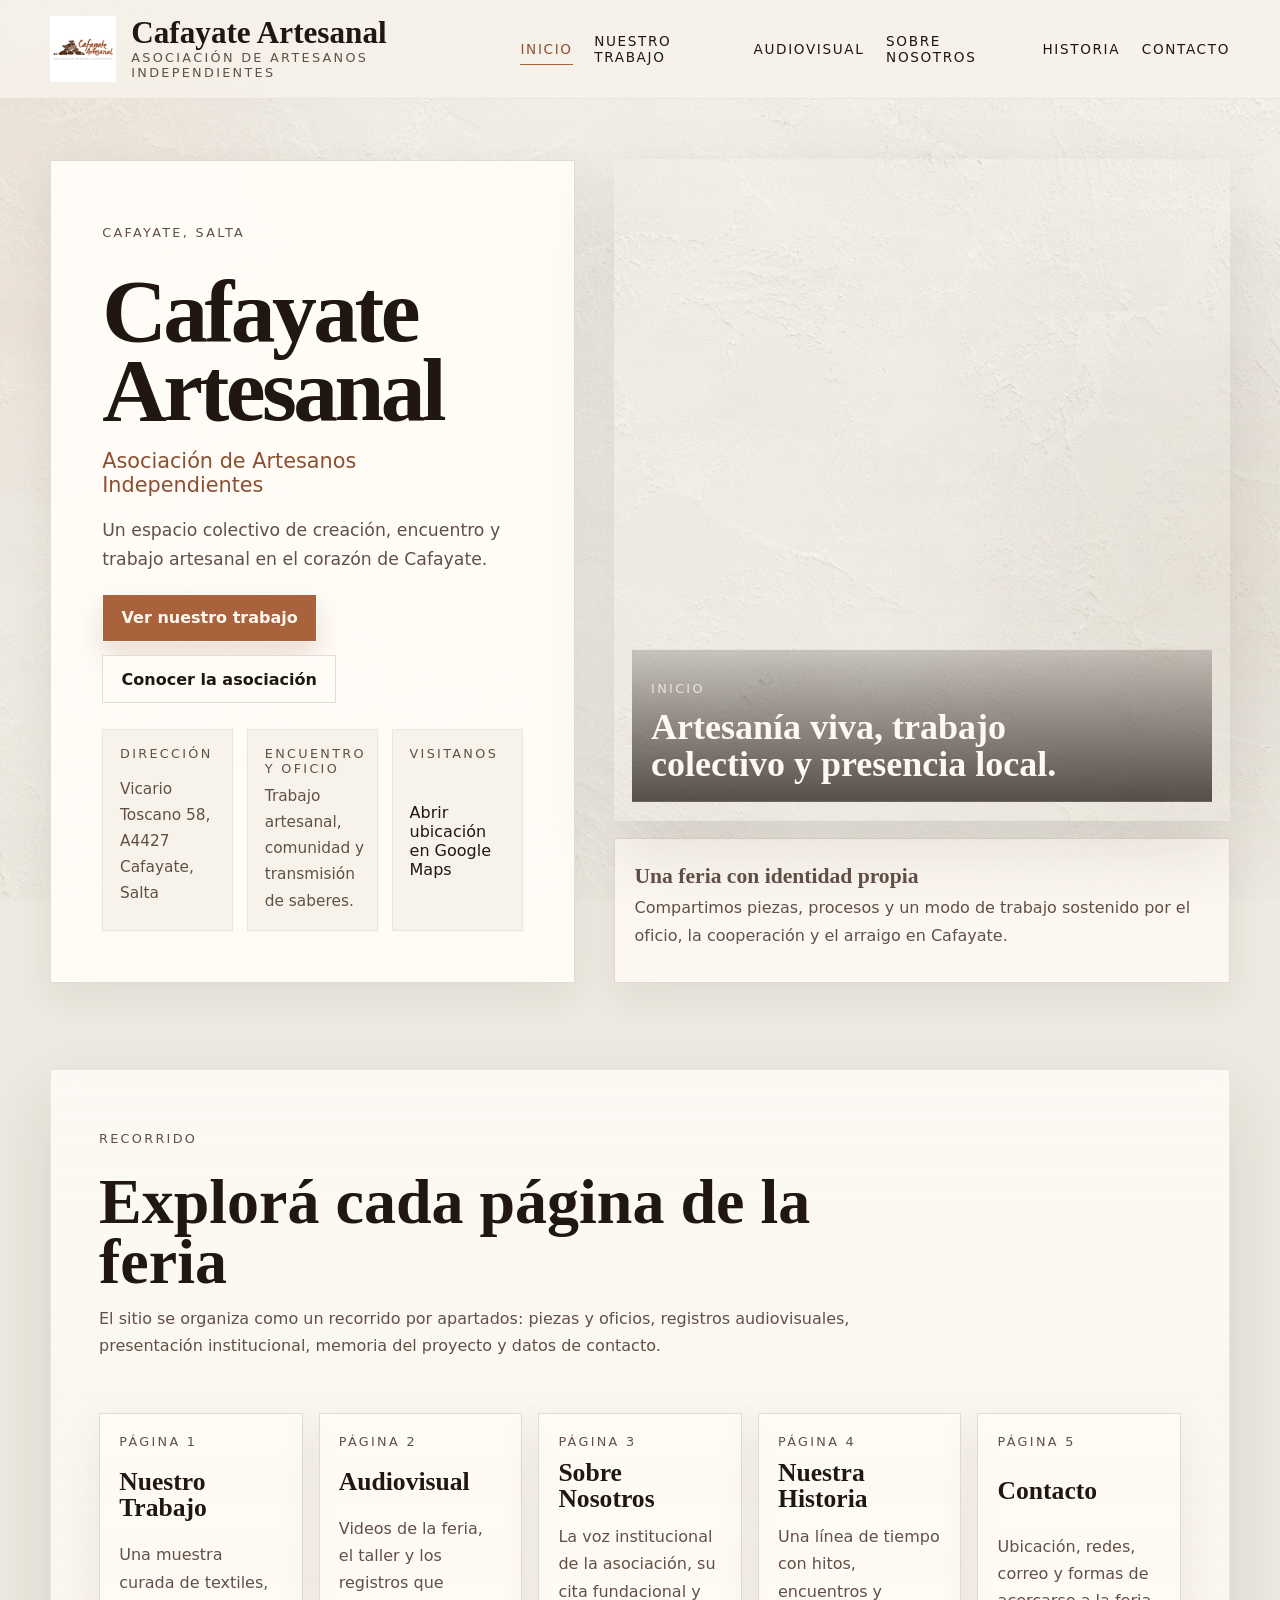
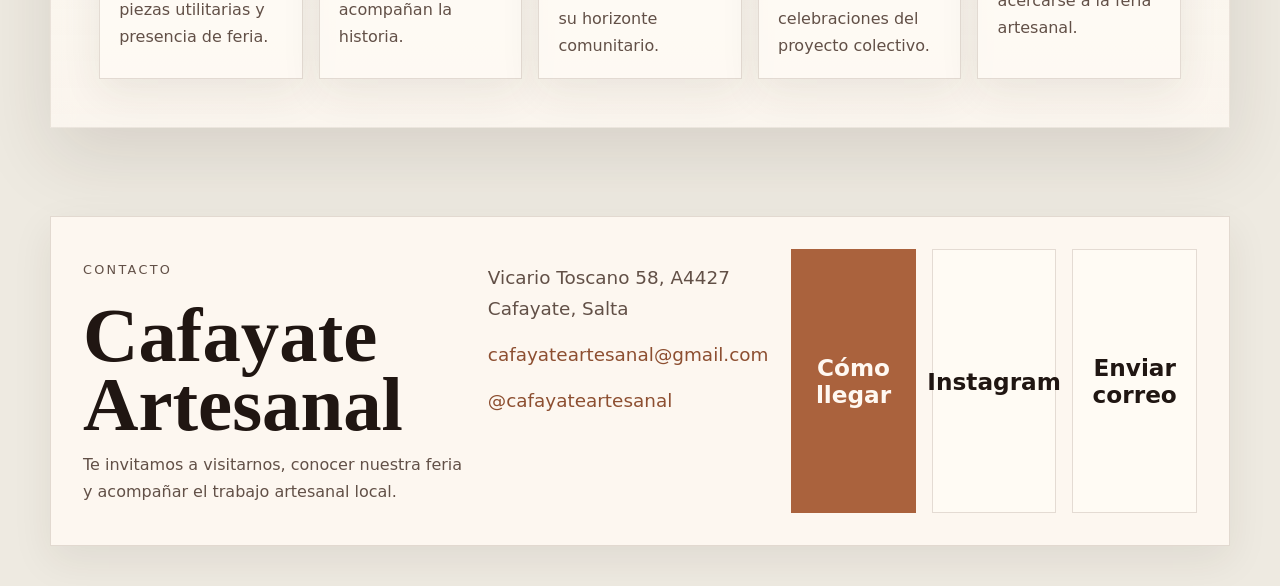
==== index.html @ 1ee53c63 "Convert Cafayate site to multi-page layout" ====
<!DOCTYPE html>
<html lang="es">
  <head>
    <meta charset="UTF-8" />
    <meta name="viewport" content="width=device-width, initial-scale=1.0" />
    <title>Cafayate Artesanal | Inicio</title>
    <meta
      name="description"
      content="Sitio institucional de Cafayate Artesanal, Asociación de Artesanos Independientes de Cafayate, Salta."
    />
    <link rel="stylesheet" href="styles.css" />
  </head>
  <body class="page-textured">
    <a class="skip-link" href="#contenido">Saltar al contenido</a>

    <div class="page-glow page-glow-left" aria-hidden="true"></div>
    <div class="page-glow page-glow-right" aria-hidden="true"></div>

    <header class="site-header" id="top">
      <div class="container header-inner">
        <a class="brand" href="index.html" aria-label="Ir al inicio de Cafayate Artesanal">
          <img
            class="brand-logo"
            src="Selecciones/Logo.jpg"
            alt="Logo de Cafayate Artesanal"
            width="360"
            height="360"
          />
          <div class="brand-copy">
            <span class="brand-name">Cafayate Artesanal</span>
            <span class="brand-subtitle">Asociación de Artesanos Independientes</span>
          </div>
        </a>

        <button
          class="menu-toggle"
          type="button"
          aria-expanded="false"
          aria-controls="site-nav"
          aria-label="Abrir menú de navegación"
        >
          <span></span>
          <span></span>
        </button>

        <nav class="site-nav" id="site-nav" aria-label="Navegación principal">
          <a href="index.html">Inicio</a>
          <a href="trabajo.html">Nuestro Trabajo</a>
          <a href="audiovisual.html">Audiovisual</a>
          <a href="sobre.html">Sobre Nosotros</a>
          <a href="historia.html">Historia</a>
          <a href="contacto.html">Contacto</a>
        </nav>
      </div>
    </header>

    <main id="contenido" class="site-main">
      <section class="section">
        <div class="container hero-layout">
          <div class="hero-copy reveal">
            <p class="eyebrow">Cafayate, Salta</p>
            <h1>Cafayate Artesanal</h1>
            <p class="hero-subtitle">Asociación de Artesanos Independientes</p>
            <p class="hero-lead">
              Un espacio colectivo de creación, encuentro y trabajo artesanal en el
              corazón de Cafayate.
            </p>

            <div class="hero-actions">
              <a class="button button-primary" href="trabajo.html">Ver nuestro trabajo</a>
              <a class="button button-secondary" href="sobre.html">
                Conocer la asociación
              </a>
            </div>

            <div class="hero-details" aria-label="Datos principales">
              <div class="detail-card">
                <span class="detail-label">Dirección</span>
                <p>Vicario Toscano 58, A4427 Cafayate, Salta</p>
              </div>
              <div class="detail-card">
                <span class="detail-label">Encuentro y oficio</span>
                <p>Trabajo artesanal, comunidad y transmisión de saberes.</p>
              </div>
              <div class="detail-card">
                <span class="detail-label">Visitanos</span>
                <a
                  class="inline-link"
                  href="https://maps.app.goo.gl/rRPGDSfmMCezSJ6JA"
                  target="_blank"
                  rel="noreferrer"
                >
                  Abrir ubicación en Google Maps
                </a>
              </div>
            </div>
          </div>

          <div class="hero-visual reveal">
            <div class="hero-video-card" data-parallax>
              <video
                class="hero-video"
                autoplay
                muted
                loop
                playsinline
                preload="metadata"
                aria-label="Video principal de la feria artesanal"
              >
                <source src="Selecciones/video1.MP4" type="video/mp4" />
              </video>
              <div class="hero-overlay">
                <p class="eyebrow">Inicio</p>
                <p class="hero-overlay-text">
                  Artesanía viva, trabajo colectivo y presencia local.
                </p>
              </div>
            </div>

            <aside class="hero-aside">
              <p class="hero-aside-title">Una feria con identidad propia</p>
              <p>
                Compartimos piezas, procesos y un modo de trabajo sostenido por el
                oficio, la cooperación y el arraigo en Cafayate.
              </p>
            </aside>
          </div>
        </div>
      </section>

      <section class="section">
        <div class="container">
          <div class="section-shell">
            <div class="section-heading reveal">
              <p class="eyebrow">Recorrido</p>
              <h2>Explorá cada página de la feria</h2>
              <p class="section-intro">
                El sitio se organiza como un recorrido por apartados: piezas y oficios,
                registros audiovisuales, presentación institucional, memoria del proyecto
                y datos de contacto.
              </p>
            </div>

            <div class="page-link-grid">
              <a class="page-link-card reveal" href="trabajo.html">
                <span class="eyebrow">Página 1</span>
                <h3>Nuestro Trabajo</h3>
                <p>Una muestra curada de textiles, piezas utilitarias y presencia de feria.</p>
              </a>

              <a class="page-link-card reveal" href="audiovisual.html">
                <span class="eyebrow">Página 2</span>
                <h3>Audiovisual</h3>
                <p>Videos de la feria, el taller y los registros que acompañan la historia.</p>
              </a>

              <a class="page-link-card reveal" href="sobre.html">
                <span class="eyebrow">Página 3</span>
                <h3>Sobre Nosotros</h3>
                <p>La voz institucional de la asociación, su cita fundacional y su horizonte comunitario.</p>
              </a>

              <a class="page-link-card reveal" href="historia.html">
                <span class="eyebrow">Página 4</span>
                <h3>Nuestra Historia</h3>
                <p>Una línea de tiempo con hitos, encuentros y celebraciones del proyecto colectivo.</p>
              </a>

              <a class="page-link-card reveal" href="contacto.html">
                <span class="eyebrow">Página 5</span>
                <h3>Contacto</h3>
                <p>Ubicación, redes, correo y formas de acercarse a la feria artesanal.</p>
              </a>
            </div>
          </div>
        </div>
      </section>
    </main>

    <footer class="site-footer">
      <div class="container footer-shell">
        <div class="footer-copy">
          <p class="eyebrow">Contacto</p>
          <h2 class="footer-title">Cafayate Artesanal</h2>
          <p class="footer-text">
            Te invitamos a visitarnos, conocer nuestra feria y acompañar el trabajo
            artesanal local.
          </p>
        </div>

        <div class="footer-contact">
          <p>Vicario Toscano 58, A4427 Cafayate, Salta</p>
          <a href="mailto:cafayateartesanal@gmail.com">cafayateartesanal@gmail.com</a>
          <a
            href="https://www.instagram.com/cafayateartesanal/"
            target="_blank"
            rel="noreferrer"
          >
            @cafayateartesanal
          </a>
        </div>

        <div class="footer-action-grid">
          <a
            class="footer-action footer-action-primary"
            href="https://maps.app.goo.gl/rRPGDSfmMCezSJ6JA"
            target="_blank"
            rel="noreferrer"
          >
            Cómo llegar
          </a>
          <a
            class="footer-action"
            href="https://www.instagram.com/cafayateartesanal/"
            target="_blank"
            rel="noreferrer"
          >
            Instagram
          </a>
          <a class="footer-action" href="mailto:cafayateartesanal@gmail.com">
            Enviar correo
          </a>
        </div>
      </div>
    </footer>

    <script src="script.js"></script>
  </body>
</html>
---- styles.css ----
:root {
  --bg: #f2ede4;
  --bg-soft: #f8f4ec;
  --surface: rgba(255, 251, 245, 0.88);
  --surface-strong: rgba(255, 252, 247, 0.96);
  --surface-dark: rgba(41, 25, 18, 0.72);
  --soma-bg-base: #eeeae1;
  --soma-bg-overlay: rgba(246, 242, 234, 0.42);
  --ink: #201612;
  --muted: #625047;
  --line: rgba(88, 60, 41, 0.16);
  --accent: #aa623d;
  --accent-strong: #8d4f31;
  --accent-soft: #d8b291;
  --shadow: 0 28px 70px rgba(52, 35, 25, 0.12);
  --shadow-soft: 0 14px 38px rgba(52, 35, 25, 0.08);
  --radius: 0;
  --radius-small: 0;
  --max-width: 1180px;
}

*,
*::before,
*::after {
  box-sizing: border-box;
}

html {
  scroll-behavior: smooth;
}

body {
  margin: 0;
  color: var(--ink);
  font-family: system-ui, -apple-system, BlinkMacSystemFont, "Segoe UI", sans-serif;
  background-color: var(--soma-bg-base);
}

body.page-textured {
  position: relative;
  min-height: 100vh;
  isolation: isolate;
}

body.page-textured::before,
body.page-textured::after {
  content: "";
  position: fixed;
  inset: 0;
  pointer-events: none;
}

body.page-textured::before {
  z-index: -3;
  background-color: var(--soma-bg-base);
  background-image: url("public/textures/soma-yeso-texture.webp");
  background-size: cover;
  background-position: center top;
  background-repeat: no-repeat;
}

body.page-textured::after {
  z-index: -2;
  background:
    linear-gradient(180deg, rgba(255, 255, 255, 0.2) 0%, rgba(238, 234, 225, 0.4) 100%),
    var(--soma-bg-overlay);
}

body.nav-open {
  overflow: hidden;
}

img,
video {
  display: block;
  max-width: 100%;
}

img {
  height: auto;
}

a {
  color: inherit;
  text-decoration: none;
}

button {
  font: inherit;
}

button,
a,
input,
textarea,
select {
  -webkit-tap-highlight-color: transparent;
}

:focus-visible {
  outline: 2px solid var(--accent);
  outline-offset: 3px;
}

.skip-link {
  position: absolute;
  top: 0.75rem;
  left: 0.75rem;
  z-index: 100;
  padding: 0.8rem 1rem;
  border-radius: 0;
  background: var(--ink);
  color: #fff8f1;
  transform: translateY(-150%);
  transition: transform 180ms ease;
}

.skip-link:focus-visible {
  transform: translateY(0);
}

.site-main {
  position: relative;
  z-index: 0;
  overflow: clip;
  display: grid;
  gap: clamp(1.5rem, 3vw, 2.75rem);
  padding: clamp(1.2rem, 3vw, 2.3rem) 0 clamp(3rem, 5vw, 4.2rem);
}

section[id] {
  scroll-margin-top: 7rem;
}

.container {
  width: min(calc(100% - 2rem), var(--max-width));
  margin: 0 auto;
}

.page-glow {
  position: fixed;
  width: 26rem;
  height: 26rem;
  border-radius: 0;
  filter: blur(90px);
  pointer-events: none;
  opacity: 0.3;
  z-index: -1;
}

.page-glow-left {
  top: 2%;
  left: -12rem;
  background: rgba(210, 146, 105, 0.3);
}

.page-glow-right {
  right: -10rem;
  bottom: 16%;
  background: rgba(126, 96, 76, 0.22);
}

.site-header {
  position: sticky;
  top: 0;
  z-index: 50;
  background: rgba(248, 243, 235, 0.78);
  backdrop-filter: blur(18px);
  border-bottom: 1px solid rgba(88, 60, 41, 0.08);
  transition: box-shadow 220ms ease, background-color 220ms ease;
}

.site-header.scrolled {
  background: rgba(248, 243, 235, 0.95);
  box-shadow: 0 10px 36px rgba(33, 21, 16, 0.08);
}

.header-inner {
  display: flex;
  align-items: center;
  justify-content: space-between;
  gap: 1.4rem;
  padding: 1rem 0;
}

.brand {
  display: inline-flex;
  align-items: center;
  gap: 0.95rem;
  min-width: 0;
}

.brand-logo {
  width: 66px;
  height: 66px;
  object-fit: contain;
  border-radius: 0;
  background: rgba(255, 255, 255, 0.82);
}

.brand-copy {
  display: grid;
  gap: 0.15rem;
}

.brand-name,
.section-heading h2,
.hero-copy h1,
.panel-header h3,
.timeline h3,
.footer-title {
  font-family: Georgia, "Times New Roman", serif;
}

.brand-name {
  font-size: 1.95rem;
  line-height: 0.98;
  font-weight: 700;
}

.brand-subtitle,
.eyebrow,
.detail-label,
.timeline-label,
.gallery-tag,
.work-toolbar-title {
  color: var(--muted);
  font-size: 0.8rem;
  letter-spacing: 0.18em;
  text-transform: uppercase;
}

.site-nav {
  display: flex;
  align-items: center;
  gap: 1.35rem;
  margin-left: auto;
}

.site-nav a {
  position: relative;
  padding: 0.35rem 0;
  font-size: 0.85rem;
  letter-spacing: 0.12em;
  text-transform: uppercase;
}

.inline-link {
  position: relative;
}

.site-nav a::after,
.inline-link::after {
  content: "";
  position: absolute;
  left: 0;
  bottom: -0.16rem;
  width: 100%;
  height: 1px;
  background: var(--accent);
  transform: scaleX(0);
  transform-origin: left;
  transition: transform 220ms ease;
}

.site-nav a:hover::after,
.site-nav a:focus-visible::after,
.site-nav a.is-active::after,
.inline-link:hover::after,
.inline-link:focus-visible::after {
  transform: scaleX(1);
}

.site-nav a.is-active {
  color: var(--accent-strong);
}

.menu-toggle {
  display: none;
  width: 46px;
  height: 46px;
  padding: 0;
  border: 1px solid rgba(88, 60, 41, 0.12);
  border-radius: 0;
  background: rgba(255, 255, 255, 0.42);
  align-items: center;
  justify-content: center;
  flex-direction: column;
  gap: 0.35rem;
  cursor: pointer;
}

.menu-toggle span {
  width: 18px;
  height: 1.5px;
  background: var(--ink);
  transition: transform 220ms ease, opacity 220ms ease;
}

.menu-toggle[aria-expanded="true"] span:first-child {
  transform: translateY(4px) rotate(45deg);
}

.menu-toggle[aria-expanded="true"] span:last-child {
  transform: translateY(-4px) rotate(-45deg);
}

.section {
  position: relative;
  display: grid;
  align-items: start;
  padding: clamp(1rem, 2vw, 1.5rem) 0;
}

.section::after {
  display: none;
}

.section-shell {
  padding: clamp(2rem, 4vw, 3rem);
  border: 1px solid rgba(88, 60, 41, 0.1);
  border-radius: 0;
  background: linear-gradient(180deg, rgba(255, 252, 247, 0.82), rgba(255, 249, 242, 0.72));
  box-shadow: var(--shadow);
  backdrop-filter: blur(12px);
  display: grid;
  gap: 1rem;
}

.section-heading {
  display: grid;
  gap: 0.8rem;
  max-width: 48rem;
  margin-bottom: clamp(1.8rem, 3vw, 2.8rem);
}

.section-heading h2 {
  margin: 0;
  font-size: clamp(2.5rem, 5vw, 4.6rem);
  line-height: 0.94;
  font-weight: 700;
}

.section-intro,
.hero-lead,
.about-text p,
.quote-source,
.hero-aside p,
.timeline-summary,
.timeline li,
.footer-text,
.footer-contact p,
.footer-contact a,
.note-card p,
.detail-card p,
.gallery-card figcaption span:last-child {
  margin: 0;
  color: var(--muted);
  line-height: 1.7;
  text-align: left;
}

.hero-layout {
  display: grid;
  grid-template-columns: minmax(0, 0.92fr) minmax(320px, 1.08fr);
  gap: clamp(1.6rem, 3vw, 2.75rem);
  align-items: stretch;
}

.hero-copy,
.hero-aside,
.media-panel,
.note-card,
.timeline-block,
.footer-shell,
.gallery-card,
.history-card,
.history-video {
  border: 1px solid var(--line);
  box-shadow: var(--shadow-soft);
}

.hero-copy {
  display: flex;
  flex-direction: column;
  justify-content: center;
  gap: 1.2rem;
  min-height: min(74vh, 680px);
  padding: clamp(2rem, 4vw, 3.8rem);
  border-radius: 0;
  background: var(--surface-strong);
}

.hero-copy h1 {
  margin: 0;
  font-size: clamp(3.3rem, 7vw, 6rem);
  line-height: 0.88;
  letter-spacing: -0.04em;
}

.hero-subtitle {
  margin: 0;
  font-size: clamp(1.05rem, 2vw, 1.3rem);
  color: var(--accent-strong);
}

.hero-lead {
  max-width: 32rem;
  font-size: 1.08rem;
}

.hero-actions,
.footer-actions {
  display: flex;
  flex-wrap: wrap;
  gap: 0.85rem;
}

.button {
  display: inline-flex;
  align-items: center;
  justify-content: center;
  min-height: 3rem;
  padding: 0.8rem 1.15rem;
  border-radius: 0;
  border: 1px solid currentColor;
  font-weight: 700;
  transition:
    transform 180ms ease,
    background-color 180ms ease,
    border-color 180ms ease,
    color 180ms ease,
    box-shadow 180ms ease;
}

.button:hover,
.button:focus-visible {
  transform: translateY(-1px);
}

.button-primary {
  background: var(--accent);
  color: #fff8f1;
  box-shadow: 0 14px 26px rgba(141, 79, 49, 0.18);
}

.button-primary:hover,
.button-primary:focus-visible {
  background: var(--accent-strong);
}

.button-secondary {
  border-color: rgba(88, 60, 41, 0.16);
  background: rgba(255, 252, 247, 0.92);
}

.button-secondary:hover,
.button-secondary:focus-visible {
  border-color: rgba(88, 60, 41, 0.28);
  background: rgba(255, 249, 242, 1);
}

.hero-details {
  display: grid;
  grid-template-columns: repeat(3, minmax(0, 1fr));
  gap: 0.85rem;
  margin-top: 0.4rem;
}

.detail-card {
  display: grid;
  gap: 0.45rem;
  padding: 1rem 1.05rem;
  border-radius: 0;
  background: rgba(248, 242, 233, 0.92);
  border: 1px solid rgba(88, 60, 41, 0.08);
}

.detail-card p {
  font-size: 0.96rem;
}

.hero-visual {
  display: grid;
  gap: 1rem;
  align-self: stretch;
}

.hero-video-card {
  position: relative;
  min-height: min(72vh, 680px);
  border-radius: 0;
  overflow: hidden;
  box-shadow: var(--shadow);
}

.hero-video {
  width: 100%;
  height: 100%;
  object-fit: cover;
}

.hero-overlay {
  position: absolute;
  inset: auto 1.15rem 1.15rem 1.15rem;
  padding: 1.15rem 1.2rem;
  border-radius: 0;
  background: linear-gradient(180deg, rgba(28, 18, 14, 0.18), rgba(28, 18, 14, 0.72));
  color: #fff8f1;
}

.hero-overlay .eyebrow {
  color: rgba(255, 248, 241, 0.74);
}

.hero-overlay-text {
  margin: 0.45rem 0 0;
  max-width: 26rem;
  font-family: Georgia, "Times New Roman", serif;
  font-size: clamp(1.55rem, 3vw, 2.25rem);
  line-height: 1.04;
  font-weight: 700;
}

.hero-aside {
  padding: 1.2rem 1.25rem;
  border-radius: 0;
  background: rgba(255, 250, 244, 0.82);
}

.hero-aside-title {
  margin: 0 0 0.45rem;
  font-family: Georgia, "Times New Roman", serif;
  font-size: 1.35rem;
  font-weight: 700;
}

.about-layout,
.history-layout {
  display: grid;
  grid-template-columns: minmax(0, 0.9fr) minmax(0, 1.1fr);
  gap: clamp(1.5rem, 3vw, 2.6rem);
  align-items: start;
}

.about-story {
  display: grid;
  gap: 1.25rem;
}

.mission-quote {
  margin: 0;
  padding: 1.35rem 0 1.35rem 1.3rem;
  border-left: 3px solid var(--accent);
  font-family: Georgia, "Times New Roman", serif;
  font-size: clamp(1.6rem, 3vw, 2.35rem);
  line-height: 1.16;
  font-weight: 700;
}

.quote-source {
  font-size: 0.96rem;
}

.about-text {
  display: grid;
  gap: 1rem;
  max-width: 38rem;
}

.about-signoff {
  margin: 0;
  padding-top: 0.3rem;
  font-weight: 700;
  line-height: 1.6;
}

.about-media {
  display: grid;
  gap: 1rem;
}

.media-panel {
  padding: 1.2rem;
  border-radius: 0;
  background: var(--surface);
}

.panel-header {
  display: grid;
  gap: 0.35rem;
  margin-bottom: 1rem;
}

.panel-header h3 {
  margin: 0;
  font-size: clamp(1.8rem, 3vw, 2.55rem);
}

.video-frame,
.history-video {
  overflow: hidden;
  border-radius: 0;
  background: #1c140f;
}

.video-frame video,
.history-video video {
  width: 100%;
  height: auto;
  max-height: 31rem;
  object-fit: cover;
}

.about-notes {
  display: grid;
  grid-template-columns: repeat(3, minmax(0, 1fr));
  gap: 0.85rem;
}

.note-card {
  display: grid;
  gap: 0.45rem;
  padding: 1rem;
  border-radius: 0;
  background: rgba(255, 250, 244, 0.82);
}

.image-cluster {
  display: grid;
  grid-template-columns: repeat(2, minmax(0, 1fr));
  gap: 1rem;
}

.cluster-card {
  margin: 0;
  overflow: hidden;
  border-radius: 0;
  box-shadow: var(--shadow-soft);
}

.cluster-wide {
  grid-column: 1 / -1;
}

.cluster-card img,
.history-card img,
.gallery-card img {
  width: 100%;
  height: 100%;
  object-fit: cover;
  transition: transform 450ms ease, filter 450ms ease;
}

.cluster-card:hover img,
.history-card:hover img,
.gallery-card:hover img {
  transform: scale(1.03);
  filter: saturate(1.04);
}

.history-layout {
  align-items: stretch;
}

.history-media {
  display: grid;
  grid-template-columns: repeat(2, minmax(0, 1fr));
  gap: 1rem;
  align-content: start;
}

.history-card,
.history-video {
  margin: 0;
  overflow: hidden;
  border-radius: 0;
  background: rgba(255, 255, 255, 0.54);
}

.history-card figcaption {
  padding: 0.85rem 1rem 1rem;
  color: var(--muted);
  font-size: 0.96rem;
  line-height: 1.55;
}

.history-card-tall {
  grid-row: span 2;
}

.history-card-tall img {
  min-height: 100%;
}

.history-video {
  grid-column: 1 / -1;
}

.timeline {
  position: relative;
  display: grid;
  gap: 1rem;
  padding-left: 1.65rem;
}

.timeline::before {
  content: "";
  position: absolute;
  top: 0.9rem;
  bottom: 0.9rem;
  left: 0.4rem;
  width: 1px;
  background: rgba(170, 98, 61, 0.34);
}

.timeline-block {
  position: relative;
  padding: 1.45rem 1.45rem 1.35rem;
  border-radius: 0;
  background: rgba(255, 252, 246, 0.82);
}

.timeline-block::before {
  content: "";
  position: absolute;
  top: 1.55rem;
  left: -1.82rem;
  width: 0.86rem;
  height: 0.86rem;
  border-radius: 0;
  background: var(--accent);
  box-shadow: 0 0 0 6px rgba(170, 98, 61, 0.12);
}

.timeline-block h3 {
  margin: 0.2rem 0 0.8rem;
  font-size: 1.9rem;
  line-height: 1.02;
}

.timeline-summary {
  margin-bottom: 0.9rem;
}

.timeline ul {
  margin: 0;
  padding-left: 1.15rem;
}

.timeline li + li {
  margin-top: 0.55rem;
}

.timeline-featured {
  background: linear-gradient(180deg, rgba(255, 248, 239, 0.96), rgba(255, 252, 246, 0.88));
}

.work-toolbar {
  display: grid;
  gap: 0.8rem;
  margin-bottom: 1.8rem;
}

.work-filters {
  display: flex;
  flex-wrap: wrap;
  gap: 0.65rem;
}

.filter-chip {
  padding: 0.65rem 0.95rem;
  border: 1px solid rgba(88, 60, 41, 0.14);
  border-radius: 0;
  background: rgba(255, 250, 243, 0.82);
  color: var(--muted);
  cursor: pointer;
  transition:
    background-color 180ms ease,
    border-color 180ms ease,
    color 180ms ease,
    transform 180ms ease;
}

.filter-chip:hover,
.filter-chip:focus-visible {
  transform: translateY(-1px);
  border-color: rgba(170, 98, 61, 0.3);
}

.filter-chip.is-active {
  background: rgba(170, 98, 61, 0.14);
  border-color: rgba(170, 98, 61, 0.32);
  color: var(--accent-strong);
}

.work-gallery {
  display: grid;
  gap: 1.2rem;
}

.gallery-card {
  position: relative;
  margin: 0;
  overflow: hidden;
  border-radius: 0;
  background: rgba(255, 252, 247, 0.8);
}

.gallery-card img {
  aspect-ratio: 1 / 1;
}

.gallery-card figcaption {
  position: absolute;
  inset: auto 0 0 0;
  display: grid;
  gap: 0.35rem;
  padding: 1rem;
  background: linear-gradient(180deg, rgba(22, 14, 11, 0) 0%, rgba(22, 14, 11, 0.84) 100%);
  color: #fff8f1;
}

.gallery-card figcaption strong {
  font-family: Georgia, "Times New Roman", serif;
  font-size: 1.2rem;
  line-height: 1.08;
  font-weight: 700;
}

.gallery-tag {
  color: rgba(255, 248, 241, 0.74);
}

.gallery-card-featured img {
  aspect-ratio: 16 / 9;
}

.gallery-card-featured figcaption {
  padding: 1.35rem;
}

.gallery-card-featured figcaption strong {
  font-size: clamp(1.55rem, 3vw, 2.35rem);
}

.gallery-grid {
  display: grid;
  grid-template-columns: repeat(12, minmax(0, 1fr));
  gap: 1rem;
}

.gallery-grid .gallery-card:nth-child(1) {
  grid-column: span 7;
}

.gallery-grid .gallery-card:nth-child(2) {
  grid-column: span 5;
}

.gallery-grid .gallery-card:nth-child(3) {
  grid-column: span 4;
}

.gallery-grid .gallery-card:nth-child(4) {
  grid-column: span 4;
}

.gallery-grid .gallery-card:nth-child(5) {
  grid-column: span 4;
}

.gallery-grid .gallery-card:nth-child(6) {
  grid-column: span 5;
}

.gallery-grid .gallery-card:nth-child(7) {
  grid-column: span 7;
}

.gallery-card.is-hidden {
  display: none;
}

.page-link-grid {
  display: grid;
  grid-template-columns: repeat(5, minmax(0, 1fr));
  gap: 1rem;
}

.page-link-card {
  display: grid;
  gap: 0.7rem;
  padding: 1.2rem;
  border: 1px solid rgba(88, 60, 41, 0.16);
  background: rgba(255, 251, 245, 0.72);
  box-shadow: var(--shadow-soft);
  transition: transform 180ms ease, border-color 180ms ease, background-color 180ms ease;
}

.page-link-card:hover,
.page-link-card:focus-visible {
  transform: translateY(-2px);
  border-color: rgba(170, 98, 61, 0.34);
  background: rgba(255, 248, 240, 0.88);
}

.page-link-card h3,
.audiovisual-text h3 {
  margin: 0;
  font-family: Georgia, "Times New Roman", serif;
  font-size: 1.6rem;
  line-height: 1.02;
  font-weight: 700;
}

.page-link-card p,
.audiovisual-text p,
.contact-list p,
.contact-list a {
  margin: 0;
  color: var(--muted);
  line-height: 1.7;
}

.audiovisual-feature {
  display: grid;
  grid-template-columns: minmax(260px, 0.65fr) minmax(0, 1.35fr);
  gap: 1rem;
  align-items: stretch;
}

.audiovisual-feature .video-frame {
  min-height: 28rem;
}

.audiovisual-text {
  display: grid;
  align-content: start;
  gap: 0.75rem;
  padding: 1.3rem;
  border: 1px solid rgba(88, 60, 41, 0.14);
  background: rgba(255, 250, 243, 0.82);
  box-shadow: var(--shadow-soft);
}

.audiovisual-grid {
  display: grid;
  grid-template-columns: repeat(2, minmax(0, 1fr));
  gap: 1rem;
}

.contact-layout {
  display: grid;
  grid-template-columns: minmax(280px, 0.75fr) minmax(0, 1.25fr);
  gap: 1rem;
  align-items: stretch;
}

.contact-panel {
  display: grid;
  gap: 1.2rem;
  padding: 1.35rem;
  border: 1px solid rgba(88, 60, 41, 0.14);
  background: rgba(255, 251, 245, 0.82);
  box-shadow: var(--shadow-soft);
}

.contact-list {
  display: grid;
  gap: 0.5rem;
}

.contact-list a {
  color: var(--accent-strong);
}

.contact-map {
  min-height: 28rem;
  border: 1px solid rgba(88, 60, 41, 0.14);
  background: #e6ddcf;
  box-shadow: var(--shadow-soft);
}

.contact-map iframe {
  width: 100%;
  height: 100%;
  border: 0;
}

.site-footer {
  position: relative;
  z-index: 0;
  padding: 0 0 2.5rem;
}

.footer-shell {
  display: grid;
  grid-template-columns: minmax(0, 1.15fr) minmax(260px, 0.85fr) minmax(360px, 1.2fr);
  gap: 1rem;
  padding: clamp(1.5rem, 3vw, 2rem);
  border-radius: 0;
  background: rgba(255, 250, 243, 0.86);
  align-items: stretch;
}

.footer-title {
  margin: 0;
  font-size: clamp(3rem, 6vw, 4.8rem);
  line-height: 0.9;
}

.footer-copy {
  display: grid;
  gap: 0.7rem;
  align-content: start;
}

.footer-contact {
  display: grid;
  gap: 0.9rem;
  align-content: start;
  padding-top: 0.8rem;
  font-size: clamp(1rem, 1.8vw, 1.15rem);
}

.footer-contact a {
  color: var(--accent-strong);
}

.footer-action-grid {
  display: grid;
  grid-template-columns: repeat(3, minmax(0, 1fr));
  gap: 1rem;
}

.footer-action {
  display: flex;
  align-items: center;
  justify-content: center;
  min-height: 16.5rem;
  padding: 1rem;
  border: 1px solid rgba(88, 60, 41, 0.16);
  background: rgba(255, 251, 245, 0.76);
  color: var(--ink);
  font-size: clamp(1.15rem, 2vw, 1.45rem);
  font-weight: 700;
  text-align: center;
  transition: background-color 180ms ease, border-color 180ms ease, transform 180ms ease;
}

.footer-action:hover,
.footer-action:focus-visible {
  transform: translateY(-2px);
  border-color: rgba(170, 98, 61, 0.36);
}

.footer-action-primary {
  background: var(--accent);
  color: #fff8f1;
  border-color: var(--accent);
}

.reveal {
  opacity: 0;
  transform: translateY(24px);
  transition: opacity 700ms ease, transform 700ms ease;
}

.reveal.is-visible {
  opacity: 1;
  transform: translateY(0);
}

@media (max-width: 1080px) {
  .hero-details,
  .about-notes {
    grid-template-columns: 1fr;
  }

  .page-link-grid,
  .footer-action-grid {
    grid-template-columns: repeat(2, minmax(0, 1fr));
  }

  .footer-shell {
    grid-template-columns: 1fr;
  }
}

@media (max-width: 980px) {
  .site-main {
    gap: 2rem;
  }

  .menu-toggle {
    display: inline-flex;
    margin-left: auto;
  }

  .site-nav {
    position: absolute;
    top: calc(100% + 0.8rem);
    left: 1rem;
    right: 1rem;
    padding: 1rem 1.1rem;
    border: 1px solid rgba(88, 60, 41, 0.1);
    border-radius: 0;
    background: rgba(255, 250, 243, 0.98);
    box-shadow: var(--shadow);
    display: grid;
    gap: 0.9rem;
    opacity: 0;
    pointer-events: none;
    transform: translateY(-8px);
    transition: opacity 220ms ease, transform 220ms ease;
  }

  .site-nav.is-open {
    opacity: 1;
    pointer-events: auto;
    transform: translateY(0);
  }

  .section {
    align-items: start;
    padding: 0;
  }

  .hero-layout,
  .about-layout,
  .history-layout,
  .audiovisual-feature,
  .contact-layout {
    grid-template-columns: 1fr;
  }

  .hero-copy,
  .hero-video-card {
    min-height: auto;
  }

  .hero-video-card {
    min-height: 30rem;
  }

  .history-media,
  .gallery-grid,
  .audiovisual-grid,
  .page-link-grid,
  .footer-action-grid {
    grid-template-columns: 1fr;
  }

  .gallery-grid .gallery-card,
  .gallery-grid .gallery-card:nth-child(n) {
    grid-column: auto;
  }

  .history-card-tall {
    grid-row: auto;
  }
}

@media (max-width: 768px) {
  body.page-textured::before,
  body.page-textured::after {
    position: absolute;
  }

  .section-shell {
    padding: 1.5rem;
  }

  .hero-copy h1 {
    font-size: clamp(3rem, 14vw, 4.8rem);
  }

  .hero-overlay-text,
  .timeline-block h3,
  .panel-header h3 {
    font-size: 1.55rem;
  }

  .contact-map {
    min-height: 22rem;
  }
}

@media (max-width: 640px) {
  .header-inner {
    gap: 1rem;
  }

  .brand {
    gap: 0.75rem;
    align-items: center;
  }

  .brand-logo {
    width: 54px;
    height: 54px;
  }

  .brand-name {
    font-size: 1.55rem;
  }

  .brand-subtitle {
    font-size: 0.67rem;
    letter-spacing: 0.14em;
  }

  .hero-copy,
  .section-shell,
  .footer-shell {
    padding: 1.35rem;
  }

  .hero-actions,
  .footer-actions {
    flex-direction: column;
  }

  .button {
    width: 100%;
  }

  .footer-action {
    min-height: 8rem;
  }

  .mission-quote {
    font-size: 1.7rem;
  }
}

@media (prefers-reduced-motion: reduce) {
  html {
    scroll-behavior: auto;
  }

  *,
  *::before,
  *::after {
    animation: none !important;
    transition: none !important;
  }

  .reveal {
    opacity: 1;
    transform: none;
  }
}
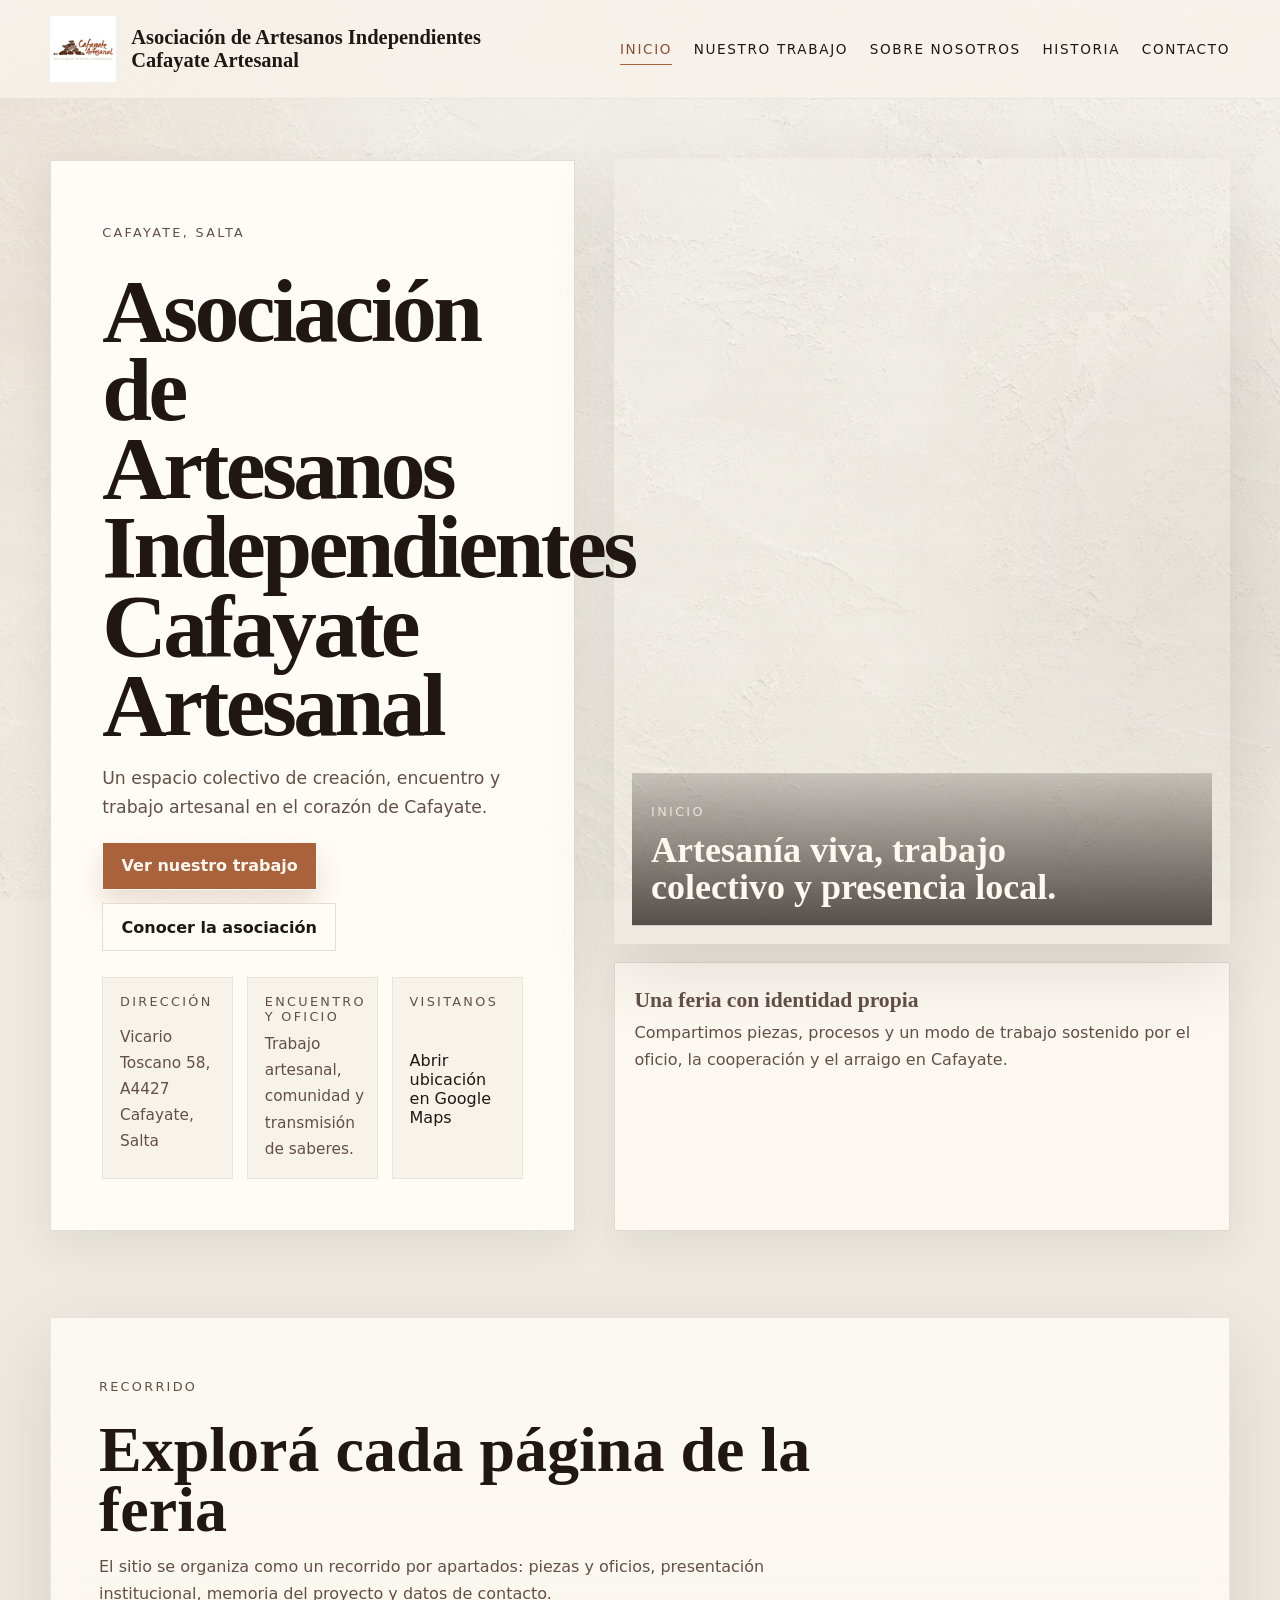
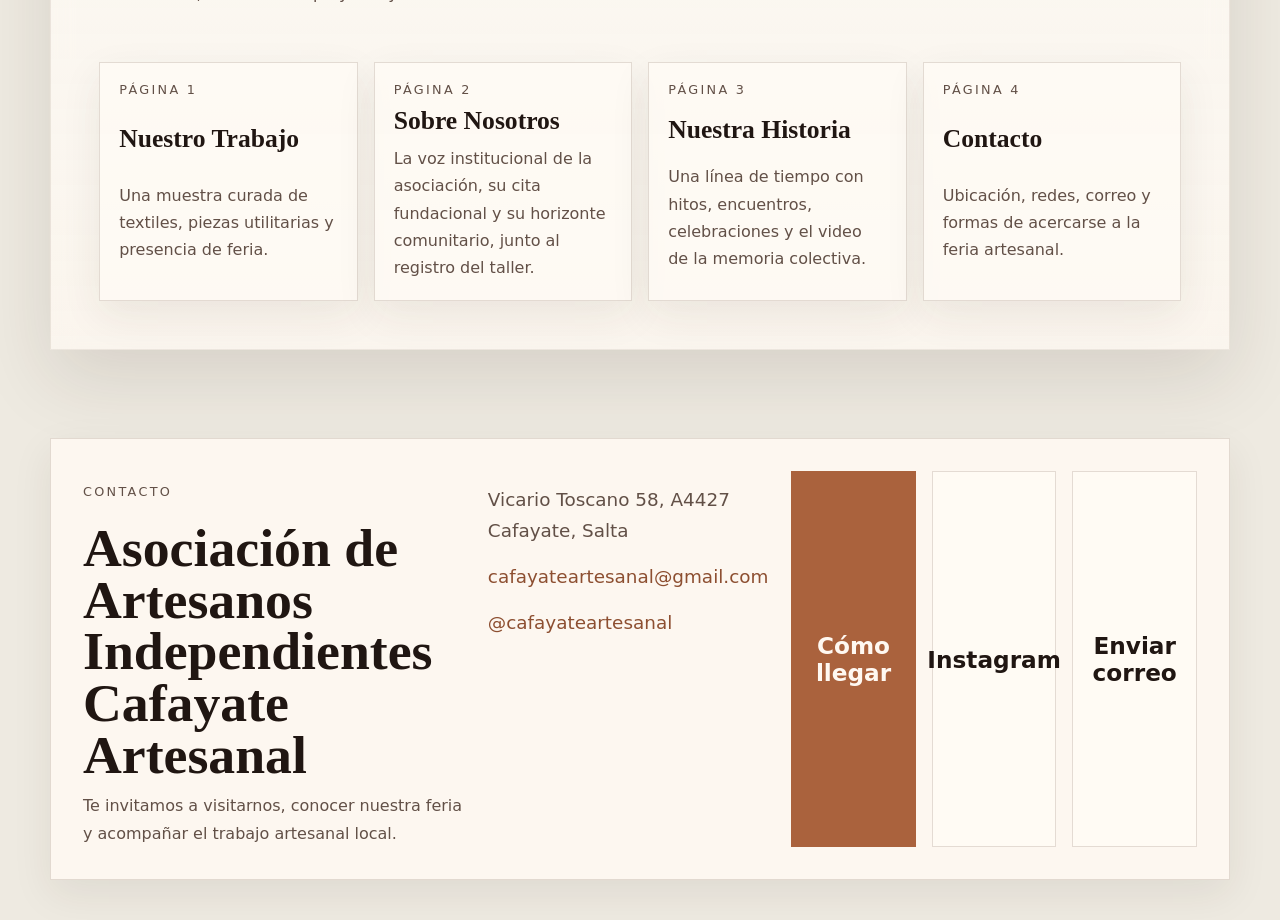
==== commit 01529a89: "Remove standalone audiovisual page" ====
--- a/index.html
+++ b/index.html
@@ -27,8 +27,7 @@
             height="360"
           />
           <div class="brand-copy">
-            <span class="brand-name">Cafayate Artesanal</span>
-            <span class="brand-subtitle">Asociación de Artesanos Independientes</span>
+            <span class="brand-name">Asociación de Artesanos Independientes Cafayate Artesanal</span>
           </div>
         </a>
 
@@ -46,7 +45,6 @@
         <nav class="site-nav" id="site-nav" aria-label="Navegación principal">
           <a href="index.html">Inicio</a>
           <a href="trabajo.html">Nuestro Trabajo</a>
-          <a href="audiovisual.html">Audiovisual</a>
           <a href="sobre.html">Sobre Nosotros</a>
           <a href="historia.html">Historia</a>
           <a href="contacto.html">Contacto</a>
@@ -59,8 +57,7 @@
         <div class="container hero-layout">
           <div class="hero-copy reveal">
             <p class="eyebrow">Cafayate, Salta</p>
-            <h1>Cafayate Artesanal</h1>
-            <p class="hero-subtitle">Asociación de Artesanos Independientes</p>
+            <h1>Asociación de Artesanos Independientes Cafayate Artesanal</h1>
             <p class="hero-lead">
               Un espacio colectivo de creación, encuentro y trabajo artesanal en el
               corazón de Cafayate.
@@ -136,8 +133,7 @@
               <h2>Explorá cada página de la feria</h2>
               <p class="section-intro">
                 El sitio se organiza como un recorrido por apartados: piezas y oficios,
-                registros audiovisuales, presentación institucional, memoria del proyecto
-                y datos de contacto.
+                presentación institucional, memoria del proyecto y datos de contacto.
               </p>
             </div>
 
@@ -148,26 +144,20 @@
                 <p>Una muestra curada de textiles, piezas utilitarias y presencia de feria.</p>
               </a>
 
-              <a class="page-link-card reveal" href="audiovisual.html">
+              <a class="page-link-card reveal" href="sobre.html">
                 <span class="eyebrow">Página 2</span>
-                <h3>Audiovisual</h3>
-                <p>Videos de la feria, el taller y los registros que acompañan la historia.</p>
-              </a>
-
-              <a class="page-link-card reveal" href="sobre.html">
+                <h3>Sobre Nosotros</h3>
+                <p>La voz institucional de la asociación, su cita fundacional y su horizonte comunitario, junto al registro del taller.</p>
+              </a>
+
+              <a class="page-link-card reveal" href="historia.html">
                 <span class="eyebrow">Página 3</span>
-                <h3>Sobre Nosotros</h3>
-                <p>La voz institucional de la asociación, su cita fundacional y su horizonte comunitario.</p>
-              </a>
-
-              <a class="page-link-card reveal" href="historia.html">
+                <h3>Nuestra Historia</h3>
+                <p>Una línea de tiempo con hitos, encuentros, celebraciones y el video de la memoria colectiva.</p>
+              </a>
+
+              <a class="page-link-card reveal" href="contacto.html">
                 <span class="eyebrow">Página 4</span>
-                <h3>Nuestra Historia</h3>
-                <p>Una línea de tiempo con hitos, encuentros y celebraciones del proyecto colectivo.</p>
-              </a>
-
-              <a class="page-link-card reveal" href="contacto.html">
-                <span class="eyebrow">Página 5</span>
                 <h3>Contacto</h3>
                 <p>Ubicación, redes, correo y formas de acercarse a la feria artesanal.</p>
               </a>
@@ -181,7 +171,7 @@
       <div class="container footer-shell">
         <div class="footer-copy">
           <p class="eyebrow">Contacto</p>
-          <h2 class="footer-title">Cafayate Artesanal</h2>
+          <h2 class="footer-title">Asociación de Artesanos Independientes Cafayate Artesanal</h2>
           <p class="footer-text">
             Te invitamos a visitarnos, conocer nuestra feria y acompañar el trabajo
             artesanal local.
--- a/styles.css
+++ b/styles.css
@@ -213,12 +213,12 @@
 }
 
 .brand-name {
-  font-size: 1.95rem;
-  line-height: 0.98;
+  font-size: clamp(1.15rem, 1.6vw, 1.45rem);
+  line-height: 1.1;
   font-weight: 700;
-}
-
-.brand-subtitle,
+  max-width: 24rem;
+}
+
 .eyebrow,
 .detail-label,
 .timeline-label,
@@ -398,12 +398,6 @@
   letter-spacing: -0.04em;
 }
 
-.hero-subtitle {
-  margin: 0;
-  font-size: clamp(1.05rem, 2vw, 1.3rem);
-  color: var(--accent-strong);
-}
-
 .hero-lead {
   max-width: 32rem;
   font-size: 1.08rem;
@@ -884,7 +878,7 @@
 
 .page-link-grid {
   display: grid;
-  grid-template-columns: repeat(5, minmax(0, 1fr));
+  grid-template-columns: repeat(4, minmax(0, 1fr));
   gap: 1rem;
 }
 
@@ -905,8 +899,7 @@
   background: rgba(255, 248, 240, 0.88);
 }
 
-.page-link-card h3,
-.audiovisual-text h3 {
+.page-link-card h3 {
   margin: 0;
   font-family: Georgia, "Times New Roman", serif;
   font-size: 1.6rem;
@@ -915,39 +908,11 @@
 }
 
 .page-link-card p,
-.audiovisual-text p,
 .contact-list p,
 .contact-list a {
   margin: 0;
   color: var(--muted);
   line-height: 1.7;
-}
-
-.audiovisual-feature {
-  display: grid;
-  grid-template-columns: minmax(260px, 0.65fr) minmax(0, 1.35fr);
-  gap: 1rem;
-  align-items: stretch;
-}
-
-.audiovisual-feature .video-frame {
-  min-height: 28rem;
-}
-
-.audiovisual-text {
-  display: grid;
-  align-content: start;
-  gap: 0.75rem;
-  padding: 1.3rem;
-  border: 1px solid rgba(88, 60, 41, 0.14);
-  background: rgba(255, 250, 243, 0.82);
-  box-shadow: var(--shadow-soft);
-}
-
-.audiovisual-grid {
-  display: grid;
-  grid-template-columns: repeat(2, minmax(0, 1fr));
-  gap: 1rem;
 }
 
 .contact-layout {
@@ -1006,8 +971,9 @@
 
 .footer-title {
   margin: 0;
-  font-size: clamp(3rem, 6vw, 4.8rem);
-  line-height: 0.9;
+  font-size: clamp(2.2rem, 4.2vw, 3.4rem);
+  line-height: 0.96;
+  max-width: 14ch;
 }
 
 .footer-copy {
@@ -1130,7 +1096,6 @@
   .hero-layout,
   .about-layout,
   .history-layout,
-  .audiovisual-feature,
   .contact-layout {
     grid-template-columns: 1fr;
   }
@@ -1146,7 +1111,6 @@
 
   .history-media,
   .gallery-grid,
-  .audiovisual-grid,
   .page-link-grid,
   .footer-action-grid {
     grid-template-columns: 1fr;
@@ -1204,11 +1168,6 @@
 
   .brand-name {
     font-size: 1.55rem;
-  }
-
-  .brand-subtitle {
-    font-size: 0.67rem;
-    letter-spacing: 0.14em;
   }
 
   .hero-copy,
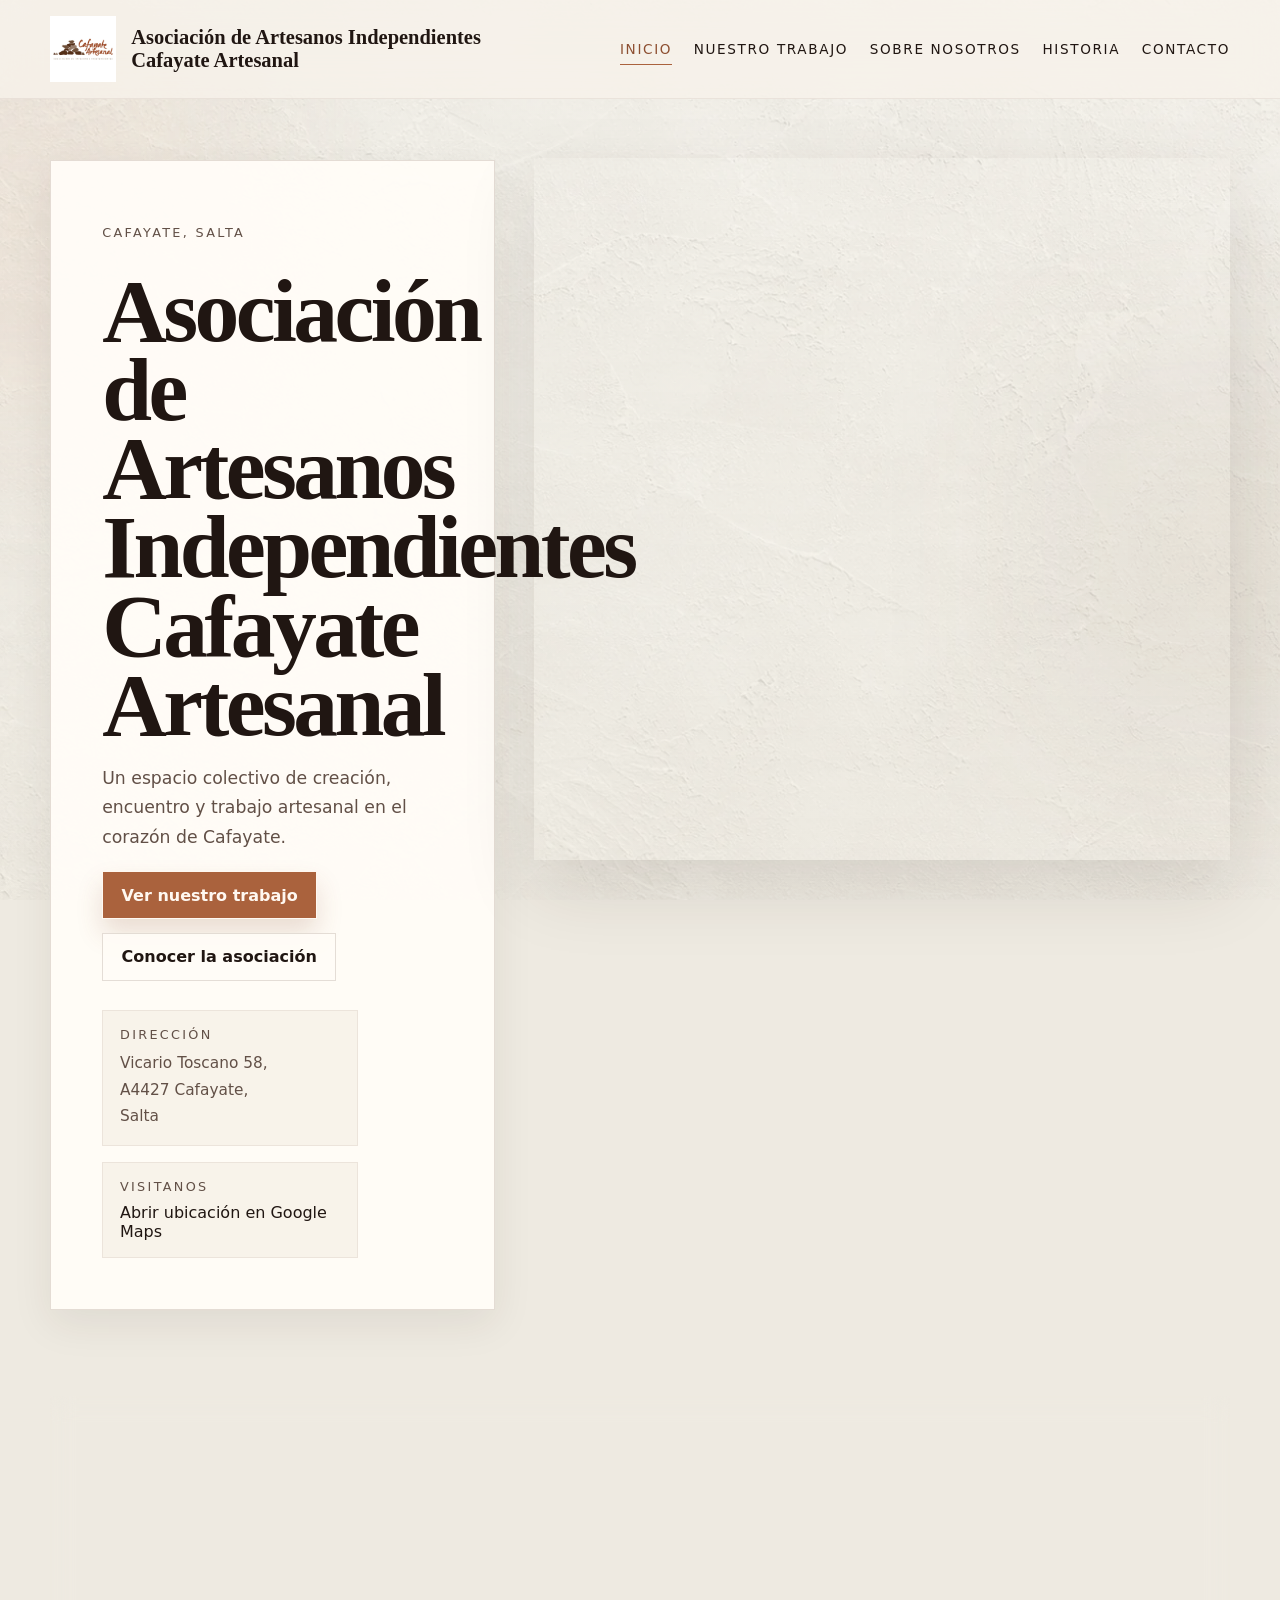
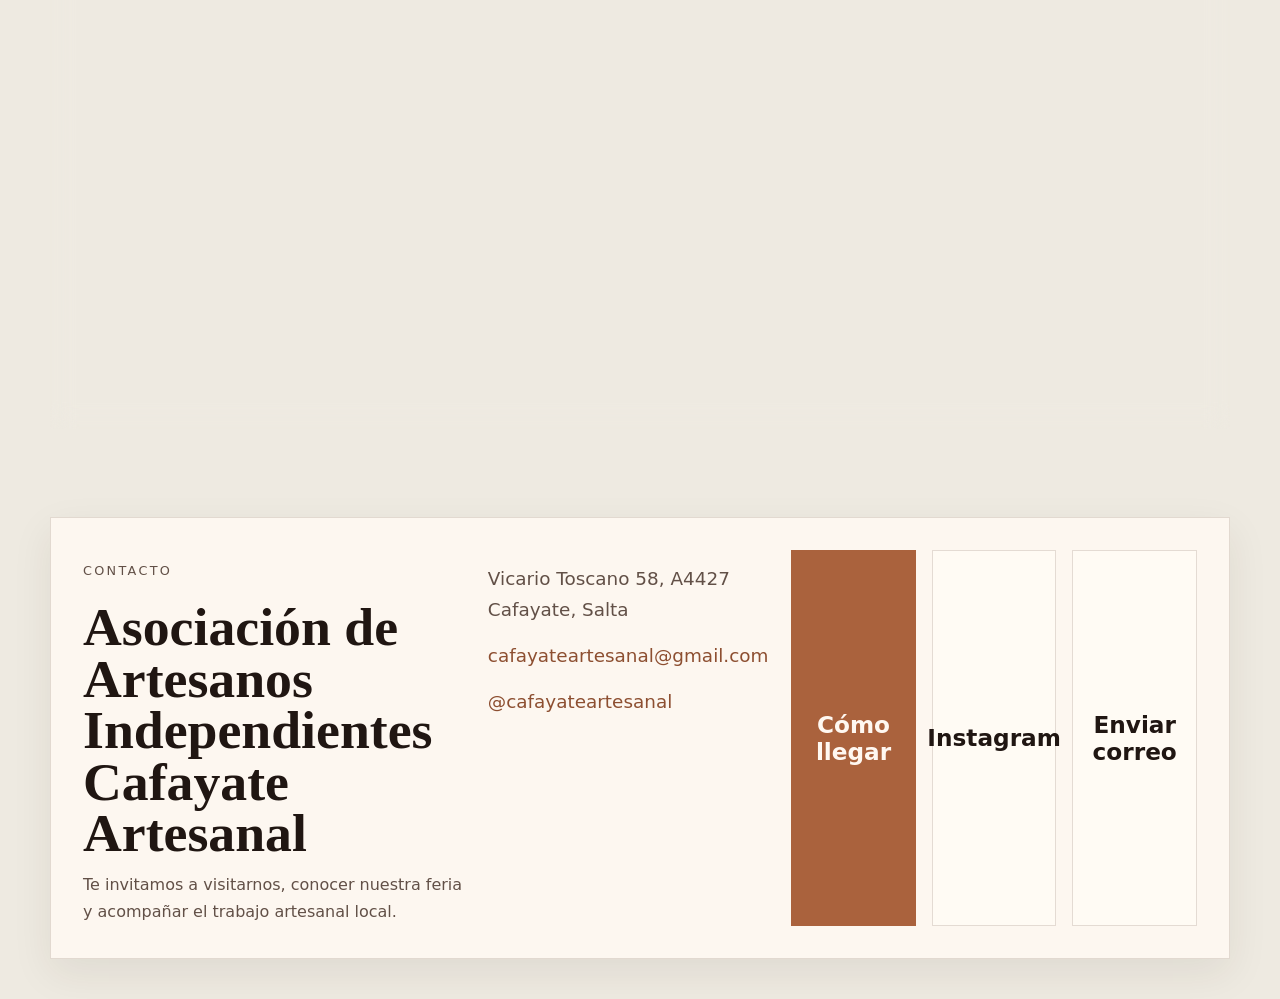
==== commit bcfb3d1c: "Simplify home hero layout" ====
--- a/index.html
+++ b/index.html
@@ -73,11 +73,7 @@
             <div class="hero-details" aria-label="Datos principales">
               <div class="detail-card">
                 <span class="detail-label">Dirección</span>
-                <p>Vicario Toscano 58, A4427 Cafayate, Salta</p>
-              </div>
-              <div class="detail-card">
-                <span class="detail-label">Encuentro y oficio</span>
-                <p>Trabajo artesanal, comunidad y transmisión de saberes.</p>
+                <p>Vicario Toscano 58,<br />A4427 Cafayate,<br />Salta</p>
               </div>
               <div class="detail-card">
                 <span class="detail-label">Visitanos</span>
@@ -106,21 +102,7 @@
               >
                 <source src="Selecciones/video1.MP4" type="video/mp4" />
               </video>
-              <div class="hero-overlay">
-                <p class="eyebrow">Inicio</p>
-                <p class="hero-overlay-text">
-                  Artesanía viva, trabajo colectivo y presencia local.
-                </p>
-              </div>
-            </div>
-
-            <aside class="hero-aside">
-              <p class="hero-aside-title">Una feria con identidad propia</p>
-              <p>
-                Compartimos piezas, procesos y un modo de trabajo sostenido por el
-                oficio, la cooperación y el arraigo en Cafayate.
-              </p>
-            </aside>
+            </div>
           </div>
         </div>
       </section>
--- a/styles.css
+++ b/styles.css
@@ -345,7 +345,6 @@
 .hero-lead,
 .about-text p,
 .quote-source,
-.hero-aside p,
 .timeline-summary,
 .timeline li,
 .footer-text,
@@ -362,13 +361,12 @@
 
 .hero-layout {
   display: grid;
-  grid-template-columns: minmax(0, 0.92fr) minmax(320px, 1.08fr);
+  grid-template-columns: minmax(0, 0.78fr) minmax(360px, 1.22fr);
   gap: clamp(1.6rem, 3vw, 2.75rem);
   align-items: stretch;
 }
 
 .hero-copy,
-.hero-aside,
 .media-panel,
 .note-card,
 .timeline-block,
@@ -456,14 +454,15 @@
 
 .hero-details {
   display: grid;
-  grid-template-columns: repeat(3, minmax(0, 1fr));
-  gap: 0.85rem;
-  margin-top: 0.4rem;
+  grid-template-columns: 1fr;
+  gap: 1rem;
+  margin-top: 0.6rem;
+  max-width: 16rem;
 }
 
 .detail-card {
   display: grid;
-  gap: 0.45rem;
+  gap: 0.55rem;
   padding: 1rem 1.05rem;
   border-radius: 0;
   background: rgba(248, 242, 233, 0.92);
@@ -475,14 +474,13 @@
 }
 
 .hero-visual {
-  display: grid;
-  gap: 1rem;
+  display: block;
   align-self: stretch;
 }
 
 .hero-video-card {
   position: relative;
-  min-height: min(72vh, 680px);
+  min-height: min(78vh, 720px);
   border-radius: 0;
   overflow: hidden;
   box-shadow: var(--shadow);
@@ -492,41 +490,6 @@
   width: 100%;
   height: 100%;
   object-fit: cover;
-}
-
-.hero-overlay {
-  position: absolute;
-  inset: auto 1.15rem 1.15rem 1.15rem;
-  padding: 1.15rem 1.2rem;
-  border-radius: 0;
-  background: linear-gradient(180deg, rgba(28, 18, 14, 0.18), rgba(28, 18, 14, 0.72));
-  color: #fff8f1;
-}
-
-.hero-overlay .eyebrow {
-  color: rgba(255, 248, 241, 0.74);
-}
-
-.hero-overlay-text {
-  margin: 0.45rem 0 0;
-  max-width: 26rem;
-  font-family: Georgia, "Times New Roman", serif;
-  font-size: clamp(1.55rem, 3vw, 2.25rem);
-  line-height: 1.04;
-  font-weight: 700;
-}
-
-.hero-aside {
-  padding: 1.2rem 1.25rem;
-  border-radius: 0;
-  background: rgba(255, 250, 244, 0.82);
-}
-
-.hero-aside-title {
-  margin: 0 0 0.45rem;
-  font-family: Georgia, "Times New Roman", serif;
-  font-size: 1.35rem;
-  font-weight: 700;
 }
 
 .about-layout,
@@ -1039,7 +1002,6 @@
 }
 
 @media (max-width: 1080px) {
-  .hero-details,
   .about-notes {
     grid-template-columns: 1fr;
   }
@@ -1140,7 +1102,6 @@
     font-size: clamp(3rem, 14vw, 4.8rem);
   }
 
-  .hero-overlay-text,
   .timeline-block h3,
   .panel-header h3 {
     font-size: 1.55rem;
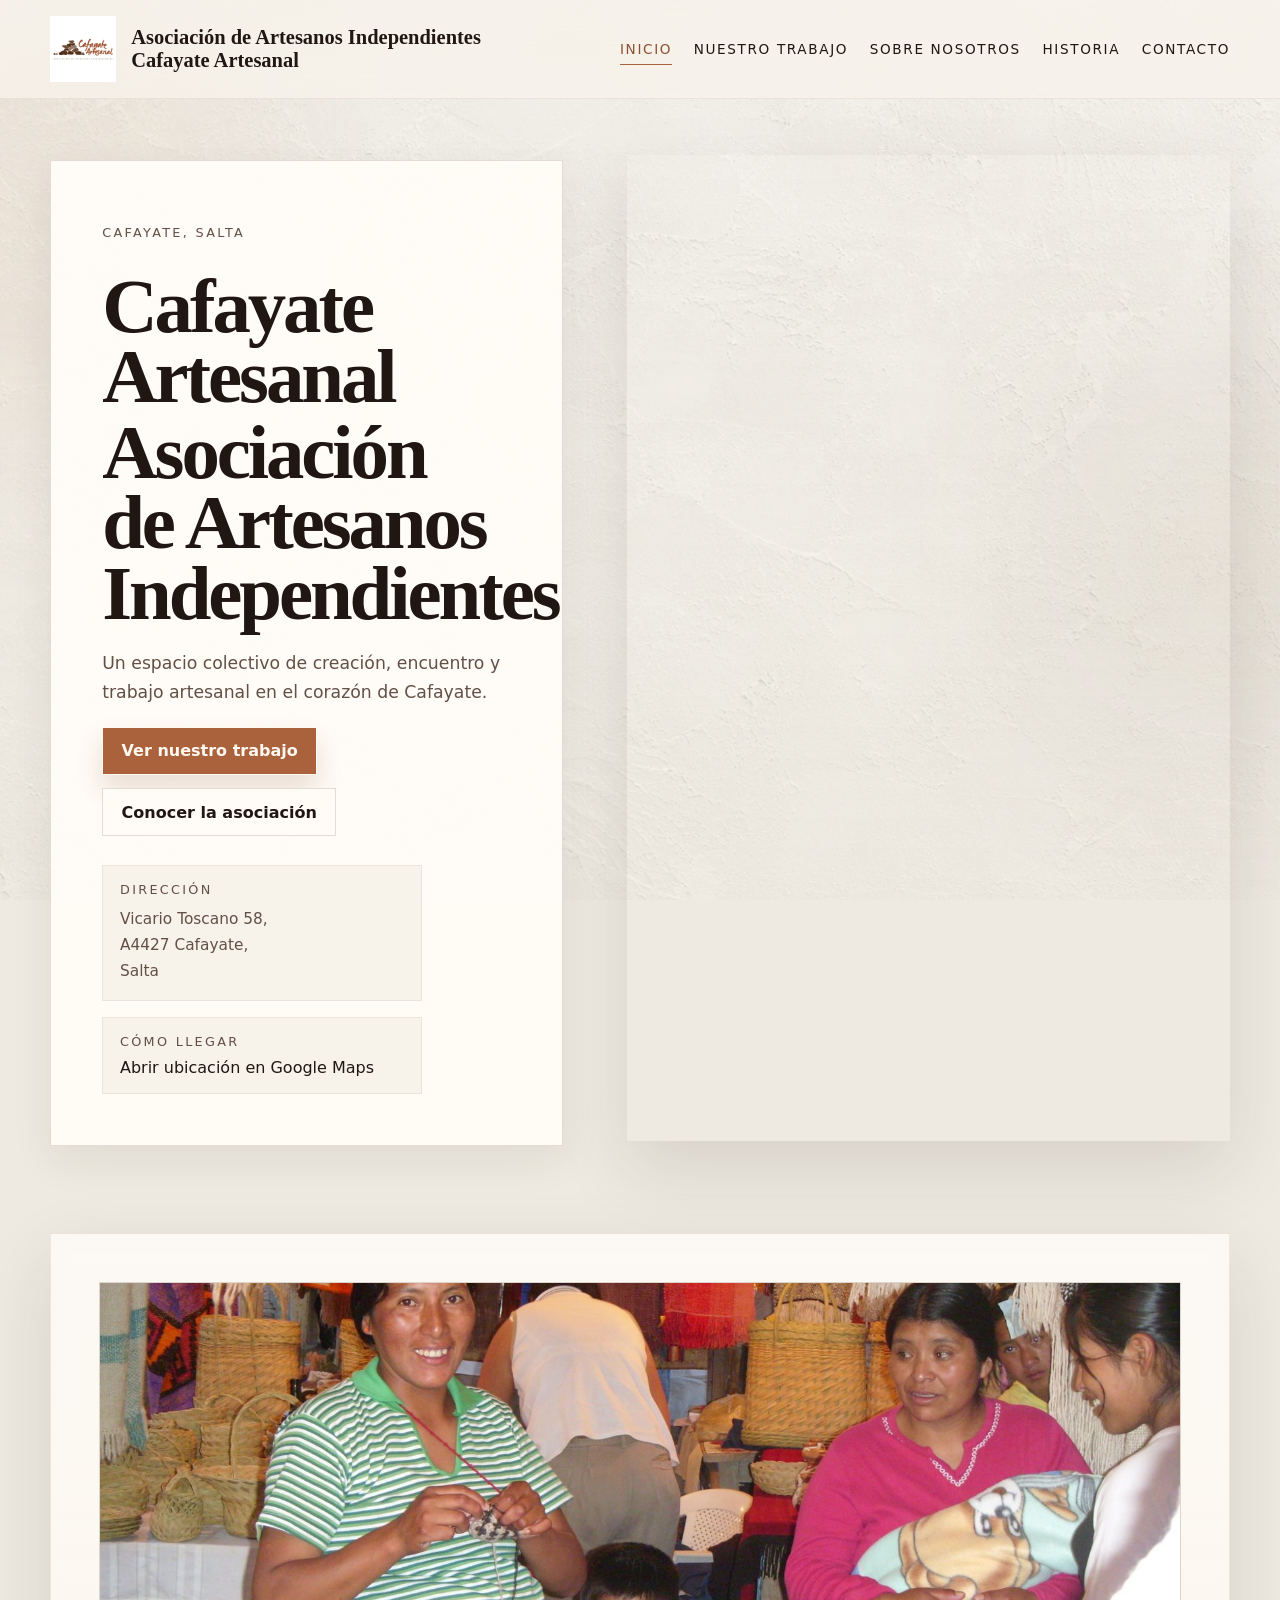
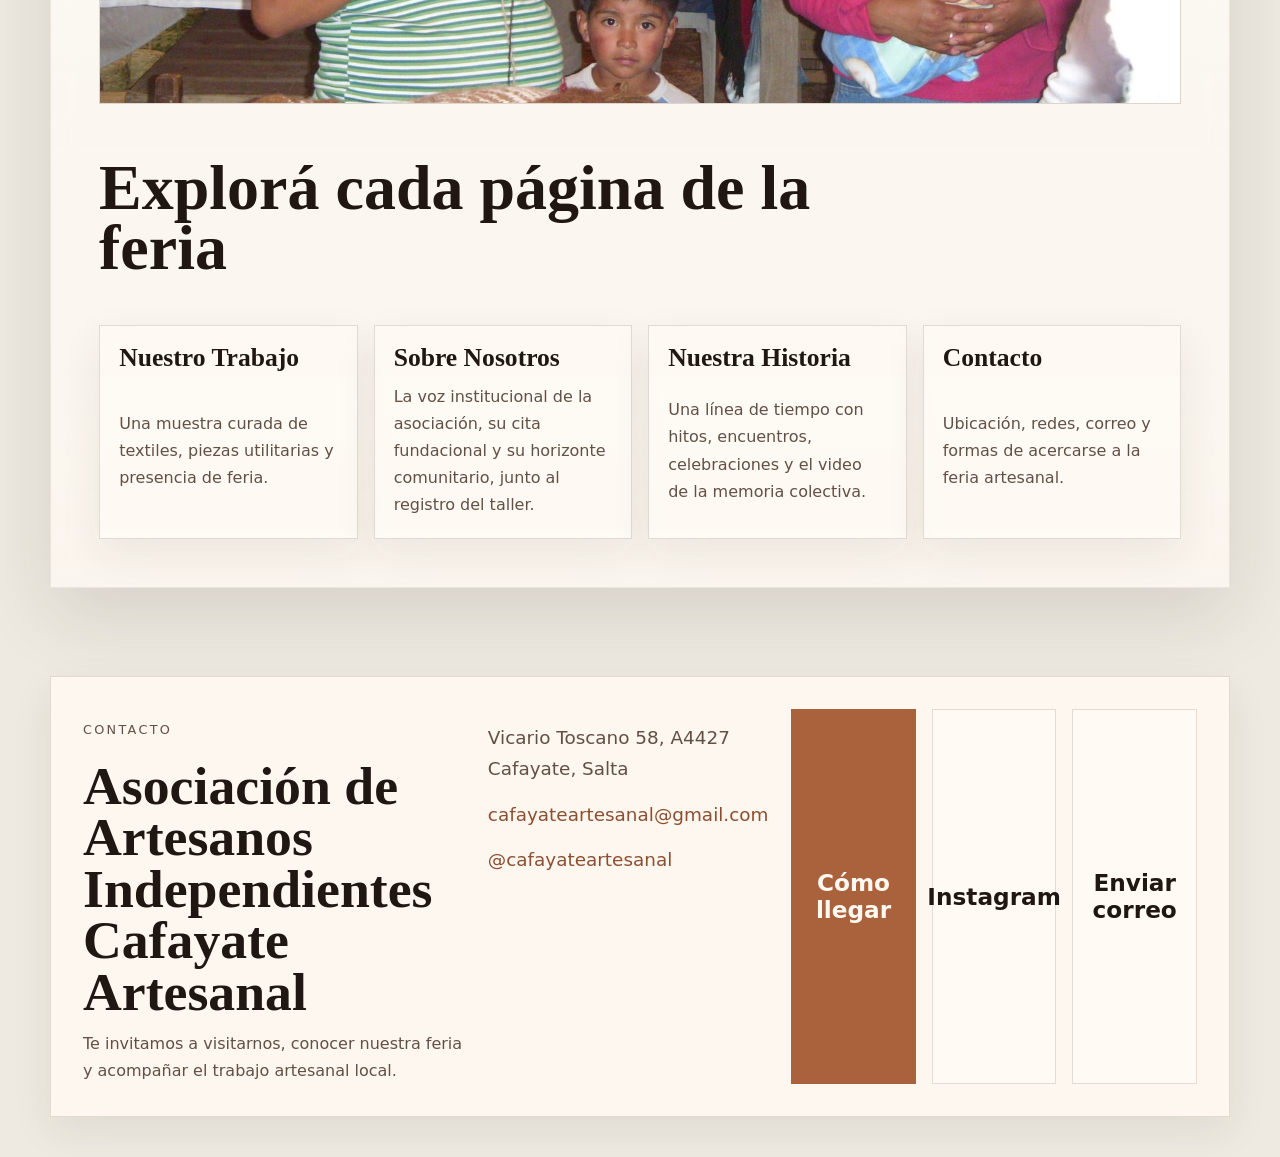
==== commit 5341a2ae: "Refine home page layout" ====
--- a/index.html
+++ b/index.html
@@ -57,7 +57,10 @@
         <div class="container hero-layout">
           <div class="hero-copy reveal">
             <p class="eyebrow">Cafayate, Salta</p>
-            <h1>Asociación de Artesanos Independientes Cafayate Artesanal</h1>
+            <h1>
+              <span class="hero-title-line">Cafayate Artesanal</span>
+              <span class="hero-title-line">Asociación de Artesanos Independientes</span>
+            </h1>
             <p class="hero-lead">
               Un espacio colectivo de creación, encuentro y trabajo artesanal en el
               corazón de Cafayate.
@@ -76,7 +79,7 @@
                 <p>Vicario Toscano 58,<br />A4427 Cafayate,<br />Salta</p>
               </div>
               <div class="detail-card">
-                <span class="detail-label">Visitanos</span>
+                <span class="detail-label">Cómo llegar</span>
                 <a
                   class="inline-link"
                   href="https://maps.app.goo.gl/rRPGDSfmMCezSJ6JA"
@@ -110,36 +113,34 @@
       <section class="section">
         <div class="container">
           <div class="section-shell">
-            <div class="section-heading reveal">
-              <p class="eyebrow">Recorrido</p>
+            <figure class="home-sections-cover reveal">
+              <img
+                src="Selecciones/foto12.JPG"
+                alt="Puesto de la feria con artesanas, textiles y piezas expuestas."
+              />
+            </figure>
+
+            <div class="section-heading section-heading--compact reveal">
               <h2>Explorá cada página de la feria</h2>
-              <p class="section-intro">
-                El sitio se organiza como un recorrido por apartados: piezas y oficios,
-                presentación institucional, memoria del proyecto y datos de contacto.
-              </p>
             </div>
 
             <div class="page-link-grid">
               <a class="page-link-card reveal" href="trabajo.html">
-                <span class="eyebrow">Página 1</span>
                 <h3>Nuestro Trabajo</h3>
                 <p>Una muestra curada de textiles, piezas utilitarias y presencia de feria.</p>
               </a>
 
               <a class="page-link-card reveal" href="sobre.html">
-                <span class="eyebrow">Página 2</span>
                 <h3>Sobre Nosotros</h3>
                 <p>La voz institucional de la asociación, su cita fundacional y su horizonte comunitario, junto al registro del taller.</p>
               </a>
 
               <a class="page-link-card reveal" href="historia.html">
-                <span class="eyebrow">Página 3</span>
                 <h3>Nuestra Historia</h3>
                 <p>Una línea de tiempo con hitos, encuentros, celebraciones y el video de la memoria colectiva.</p>
               </a>
 
               <a class="page-link-card reveal" href="contacto.html">
-                <span class="eyebrow">Página 4</span>
                 <h3>Contacto</h3>
                 <p>Ubicación, redes, correo y formas de acercarse a la feria artesanal.</p>
               </a>
--- a/styles.css
+++ b/styles.css
@@ -334,6 +334,10 @@
   margin-bottom: clamp(1.8rem, 3vw, 2.8rem);
 }
 
+.section-heading--compact {
+  margin-bottom: clamp(1.4rem, 2.4vw, 2rem);
+}
+
 .section-heading h2 {
   margin: 0;
   font-size: clamp(2.5rem, 5vw, 4.6rem);
@@ -361,8 +365,8 @@
 
 .hero-layout {
   display: grid;
-  grid-template-columns: minmax(0, 0.78fr) minmax(360px, 1.22fr);
-  gap: clamp(1.6rem, 3vw, 2.75rem);
+  grid-template-columns: minmax(0, 0.92fr) minmax(360px, 1.08fr);
+  gap: clamp(2rem, 5vw, 4rem);
   align-items: stretch;
 }
 
@@ -383,7 +387,8 @@
   flex-direction: column;
   justify-content: center;
   gap: 1.2rem;
-  min-height: min(74vh, 680px);
+  min-width: 0;
+  min-height: clamp(420px, 56vw, 680px);
   padding: clamp(2rem, 4vw, 3.8rem);
   border-radius: 0;
   background: var(--surface-strong);
@@ -391,9 +396,18 @@
 
 .hero-copy h1 {
   margin: 0;
-  font-size: clamp(3.3rem, 7vw, 6rem);
-  line-height: 0.88;
+  max-width: 11ch;
+  font-size: clamp(2.95rem, 6vw, 4.9rem);
+  line-height: 0.92;
   letter-spacing: -0.04em;
+}
+
+.hero-title-line {
+  display: block;
+}
+
+.hero-title-line + .hero-title-line {
+  margin-top: 0.3rem;
 }
 
 .hero-lead {
@@ -457,7 +471,7 @@
   grid-template-columns: 1fr;
   gap: 1rem;
   margin-top: 0.6rem;
-  max-width: 16rem;
+  width: min(100%, 320px);
 }
 
 .detail-card {
@@ -476,11 +490,13 @@
 .hero-visual {
   display: block;
   align-self: stretch;
+  min-width: 0;
 }
 
 .hero-video-card {
   position: relative;
-  min-height: min(78vh, 720px);
+  height: 100%;
+  min-height: clamp(420px, 58vw, 680px);
   border-radius: 0;
   overflow: hidden;
   box-shadow: var(--shadow);
@@ -839,9 +855,25 @@
   display: none;
 }
 
+.home-sections-cover {
+  width: 100%;
+  margin: 0 0 clamp(1.8rem, 3vw, 2.4rem);
+  border: 1px solid rgba(90, 70, 55, 0.16);
+  background: #f6f1e8;
+  overflow: hidden;
+}
+
+.home-sections-cover img {
+  display: block;
+  width: 100%;
+  height: clamp(260px, 34vw, 420px);
+  object-fit: cover;
+  object-position: center 42%;
+}
+
 .page-link-grid {
   display: grid;
-  grid-template-columns: repeat(4, minmax(0, 1fr));
+  grid-template-columns: repeat(auto-fit, minmax(220px, 1fr));
   gap: 1rem;
 }
 
@@ -1068,12 +1100,11 @@
   }
 
   .hero-video-card {
-    min-height: 30rem;
+    min-height: 20rem;
   }
 
   .history-media,
   .gallery-grid,
-  .page-link-grid,
   .footer-action-grid {
     grid-template-columns: 1fr;
   }
@@ -1100,6 +1131,7 @@
 
   .hero-copy h1 {
     font-size: clamp(3rem, 14vw, 4.8rem);
+    max-width: none;
   }
 
   .timeline-block h3,
@@ -1152,6 +1184,10 @@
 
   .mission-quote {
     font-size: 1.7rem;
+  }
+
+  .page-link-grid {
+    grid-template-columns: 1fr;
   }
 }
 
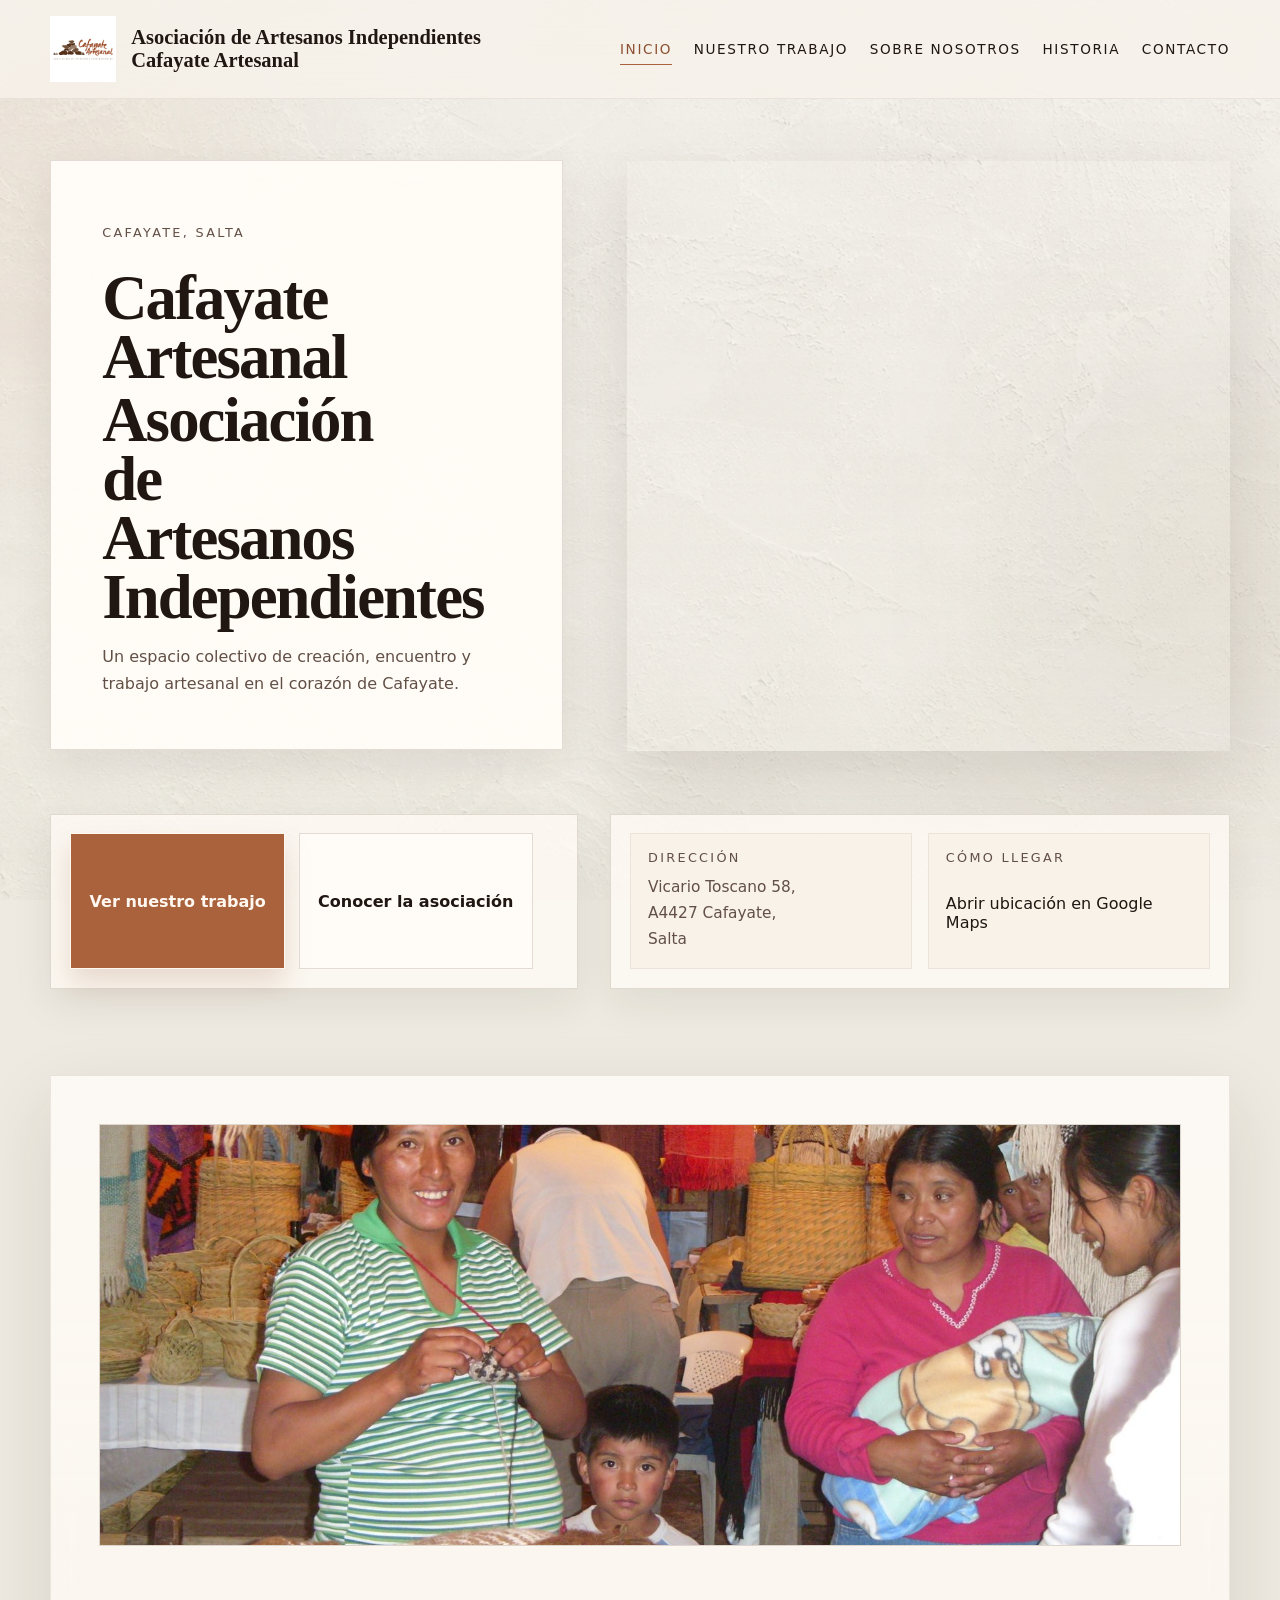
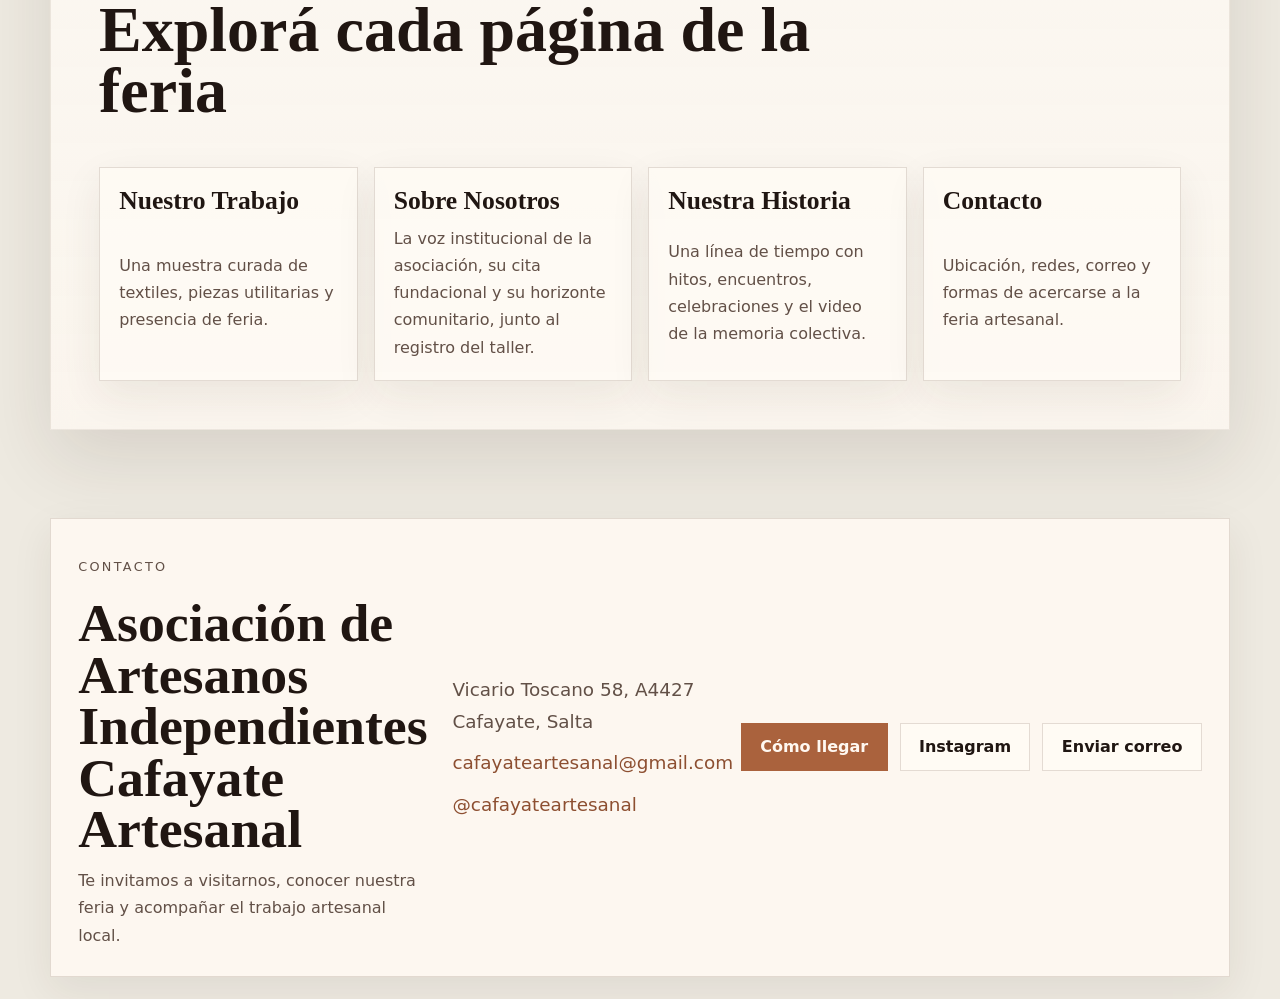
==== commit a72ce8ea: "Refine home hero and contact layout" ====
--- a/index.html
+++ b/index.html
@@ -10,7 +10,7 @@
     />
     <link rel="stylesheet" href="styles.css" />
   </head>
-  <body class="page-textured">
+  <body class="page-textured home-page">
     <a class="skip-link" href="#contenido">Saltar al contenido</a>
 
     <div class="page-glow page-glow-left" aria-hidden="true"></div>
@@ -65,7 +65,25 @@
               Un espacio colectivo de creación, encuentro y trabajo artesanal en el
               corazón de Cafayate.
             </p>
-
+          </div>
+
+          <div class="hero-visual reveal">
+            <div class="hero-video-card" data-parallax>
+              <video
+                class="hero-video"
+                autoplay
+                muted
+                loop
+                playsinline
+                preload="metadata"
+                aria-label="Video principal de la feria artesanal"
+              >
+                <source src="Selecciones/video1.MP4" type="video/mp4" />
+              </video>
+            </div>
+          </div>
+
+          <div class="hero-support reveal">
             <div class="hero-actions">
               <a class="button button-primary" href="trabajo.html">Ver nuestro trabajo</a>
               <a class="button button-secondary" href="sobre.html">
@@ -91,22 +109,6 @@
               </div>
             </div>
           </div>
-
-          <div class="hero-visual reveal">
-            <div class="hero-video-card" data-parallax>
-              <video
-                class="hero-video"
-                autoplay
-                muted
-                loop
-                playsinline
-                preload="metadata"
-                aria-label="Video principal de la feria artesanal"
-              >
-                <source src="Selecciones/video1.MP4" type="video/mp4" />
-              </video>
-            </div>
-          </div>
         </div>
       </section>
 
--- a/styles.css
+++ b/styles.css
@@ -386,9 +386,9 @@
   display: flex;
   flex-direction: column;
   justify-content: center;
-  gap: 1.2rem;
+  gap: 1rem;
   min-width: 0;
-  min-height: clamp(420px, 56vw, 680px);
+  min-height: clamp(380px, 48vw, 540px);
   padding: clamp(2rem, 4vw, 3.8rem);
   border-radius: 0;
   background: var(--surface-strong);
@@ -396,10 +396,10 @@
 
 .hero-copy h1 {
   margin: 0;
-  max-width: 11ch;
-  font-size: clamp(2.95rem, 6vw, 4.9rem);
-  line-height: 0.92;
-  letter-spacing: -0.04em;
+  max-width: 9ch;
+  font-size: clamp(2.35rem, 4.9vw, 3.95rem);
+  line-height: 0.94;
+  letter-spacing: -0.03em;
 }
 
 .hero-title-line {
@@ -411,8 +411,8 @@
 }
 
 .hero-lead {
-  max-width: 32rem;
-  font-size: 1.08rem;
+  max-width: 26rem;
+  font-size: 1rem;
 }
 
 .hero-actions,
@@ -420,6 +420,26 @@
   display: flex;
   flex-wrap: wrap;
   gap: 0.85rem;
+}
+
+.hero-support {
+  grid-column: 1 / -1;
+  display: grid;
+  grid-template-columns: minmax(0, 0.92fr) minmax(360px, 1.08fr);
+  gap: clamp(1.2rem, 3vw, 2rem);
+  align-items: start;
+}
+
+.hero-support .hero-actions {
+  align-self: stretch;
+}
+
+.hero-support .hero-actions,
+.hero-support .hero-details {
+  padding: 1.15rem 1.2rem;
+  border: 1px solid var(--line);
+  background: rgba(255, 251, 245, 0.78);
+  box-shadow: var(--shadow-soft);
 }
 
 .button {
@@ -468,10 +488,9 @@
 
 .hero-details {
   display: grid;
-  grid-template-columns: 1fr;
+  grid-template-columns: repeat(2, minmax(0, 1fr));
   gap: 1rem;
-  margin-top: 0.6rem;
-  width: min(100%, 320px);
+  width: 100%;
 }
 
 .detail-card {
@@ -496,7 +515,7 @@
 .hero-video-card {
   position: relative;
   height: 100%;
-  min-height: clamp(420px, 58vw, 680px);
+  min-height: clamp(380px, 48vw, 540px);
   border-radius: 0;
   overflow: hidden;
   box-shadow: var(--shadow);
@@ -954,6 +973,10 @@
   padding: 0 0 2.5rem;
 }
 
+.home-page .site-footer {
+  padding: 0 0 1.4rem;
+}
+
 .footer-shell {
   display: grid;
   grid-template-columns: minmax(0, 1.15fr) minmax(260px, 0.85fr) minmax(360px, 1.2fr);
@@ -962,6 +985,13 @@
   border-radius: 0;
   background: rgba(255, 250, 243, 0.86);
   align-items: stretch;
+}
+
+.home-page .footer-shell {
+  grid-template-columns: minmax(0, 1.25fr) minmax(250px, 0.8fr) auto;
+  gap: clamp(1.25rem, 3vw, 2.4rem);
+  padding: clamp(1.25rem, 2.4vw, 1.7rem);
+  align-items: center;
 }
 
 .footer-title {
@@ -977,6 +1007,10 @@
   align-content: start;
 }
 
+.home-page .footer-copy {
+  max-width: 30rem;
+}
+
 .footer-contact {
   display: grid;
   gap: 0.9rem;
@@ -985,6 +1019,12 @@
   font-size: clamp(1rem, 1.8vw, 1.15rem);
 }
 
+.home-page .footer-contact {
+  gap: 0.65rem;
+  align-content: center;
+  padding-top: 0;
+}
+
 .footer-contact a {
   color: var(--accent-strong);
 }
@@ -993,6 +1033,15 @@
   display: grid;
   grid-template-columns: repeat(3, minmax(0, 1fr));
   gap: 1rem;
+}
+
+.home-page .footer-action-grid {
+  display: flex;
+  flex-direction: row;
+  flex-wrap: wrap;
+  align-items: center;
+  justify-content: flex-end;
+  gap: 0.75rem;
 }
 
 .footer-action {
@@ -1010,6 +1059,19 @@
   transition: background-color 180ms ease, border-color 180ms ease, transform 180ms ease;
 }
 
+.home-page .footer-action {
+  display: inline-flex;
+  align-items: center;
+  justify-content: center;
+  width: auto;
+  min-width: 120px;
+  min-height: 48px;
+  padding: 0.85rem 1.15rem;
+  font-size: 1rem;
+  line-height: 1.15;
+  white-space: nowrap;
+}
+
 .footer-action:hover,
 .footer-action:focus-visible {
   transform: translateY(-2px);
@@ -1045,6 +1107,15 @@
 
   .footer-shell {
     grid-template-columns: 1fr;
+  }
+
+  .home-page .footer-shell {
+    grid-template-columns: 1fr;
+    align-items: start;
+  }
+
+  .home-page .footer-action-grid {
+    justify-content: flex-start;
   }
 }
 
@@ -1088,6 +1159,7 @@
   }
 
   .hero-layout,
+  .hero-support,
   .about-layout,
   .history-layout,
   .contact-layout {
@@ -1103,6 +1175,10 @@
     min-height: 20rem;
   }
 
+  .hero-details {
+    grid-template-columns: 1fr;
+  }
+
   .history-media,
   .gallery-grid,
   .footer-action-grid {
@@ -1130,8 +1206,13 @@
   }
 
   .hero-copy h1 {
-    font-size: clamp(3rem, 14vw, 4.8rem);
+    font-size: clamp(2.45rem, 11vw, 3.7rem);
     max-width: none;
+  }
+
+  .hero-support .hero-actions,
+  .hero-support .hero-details {
+    padding: 1rem;
   }
 
   .timeline-block h3,
@@ -1180,6 +1261,15 @@
 
   .footer-action {
     min-height: 8rem;
+  }
+
+  .home-page .footer-action-grid {
+    flex-direction: column;
+    align-items: stretch;
+  }
+
+  .home-page .footer-action {
+    width: 100%;
   }
 
   .mission-quote {
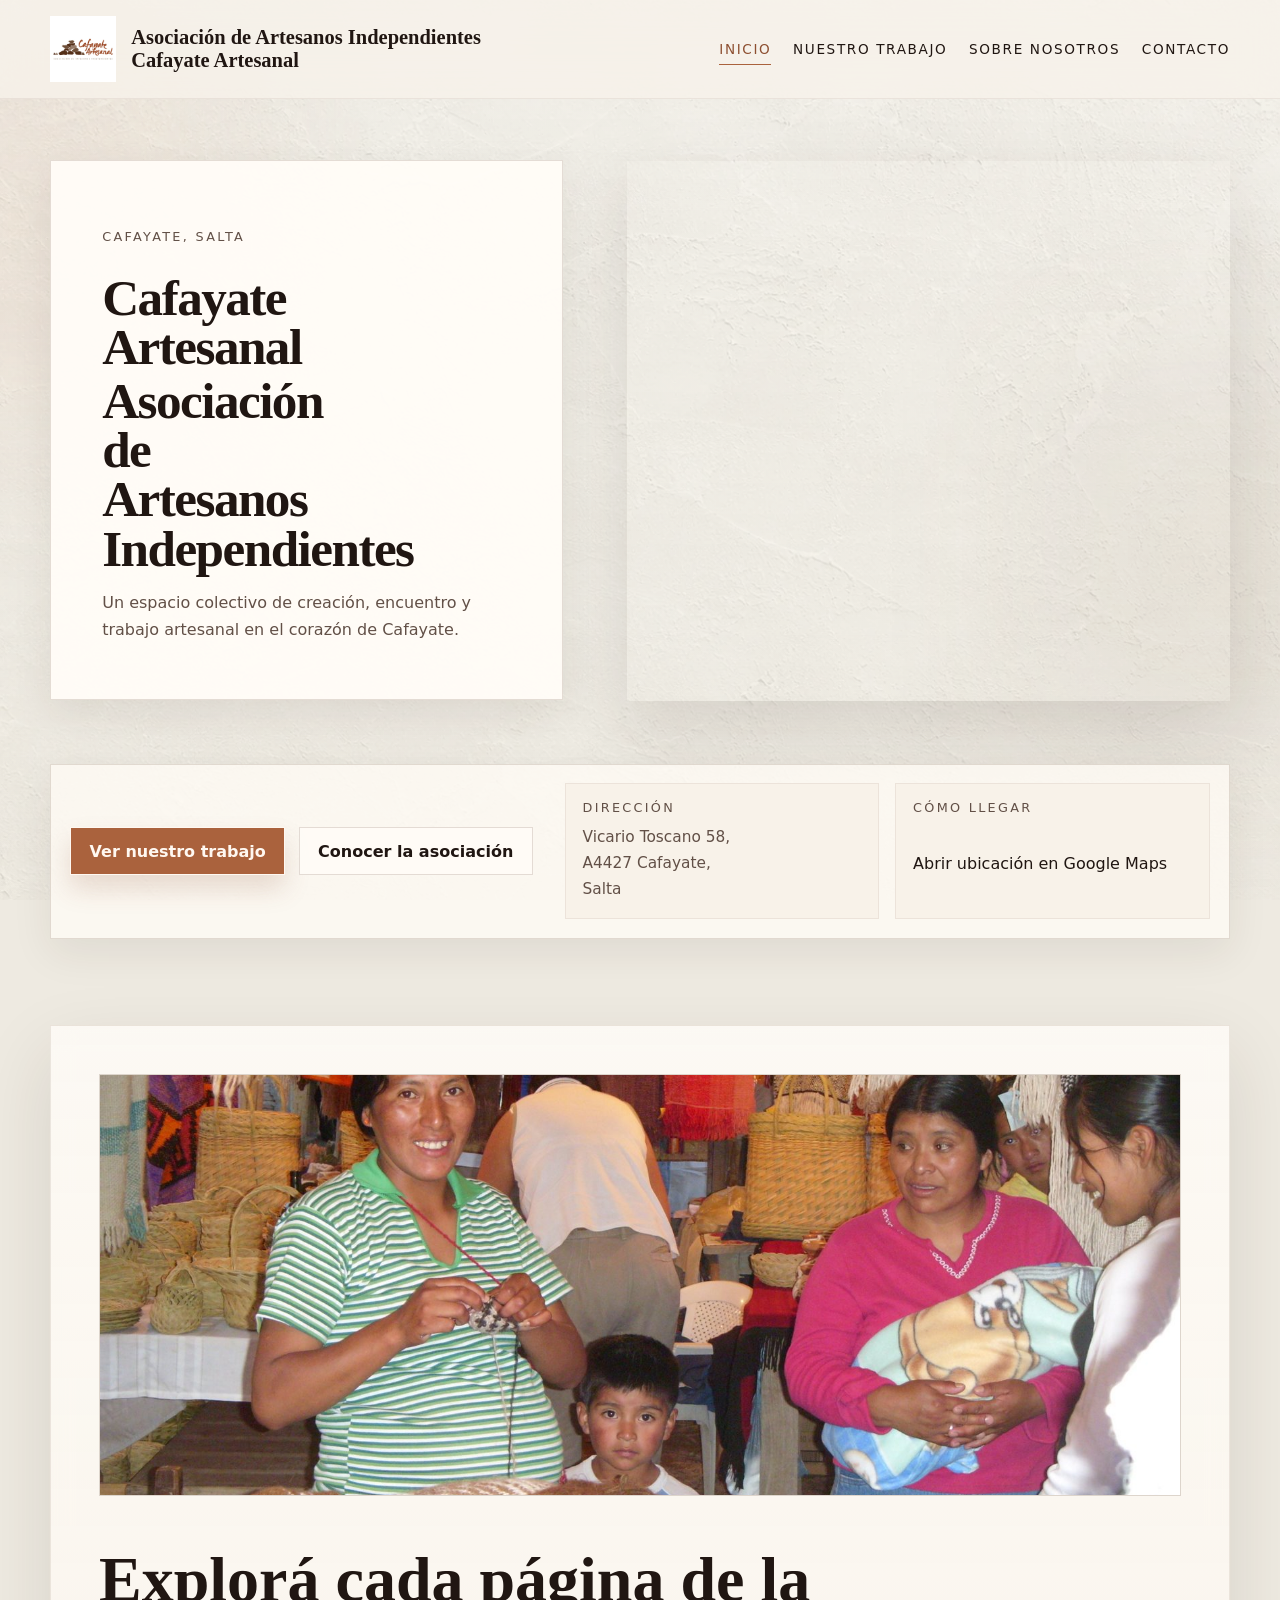
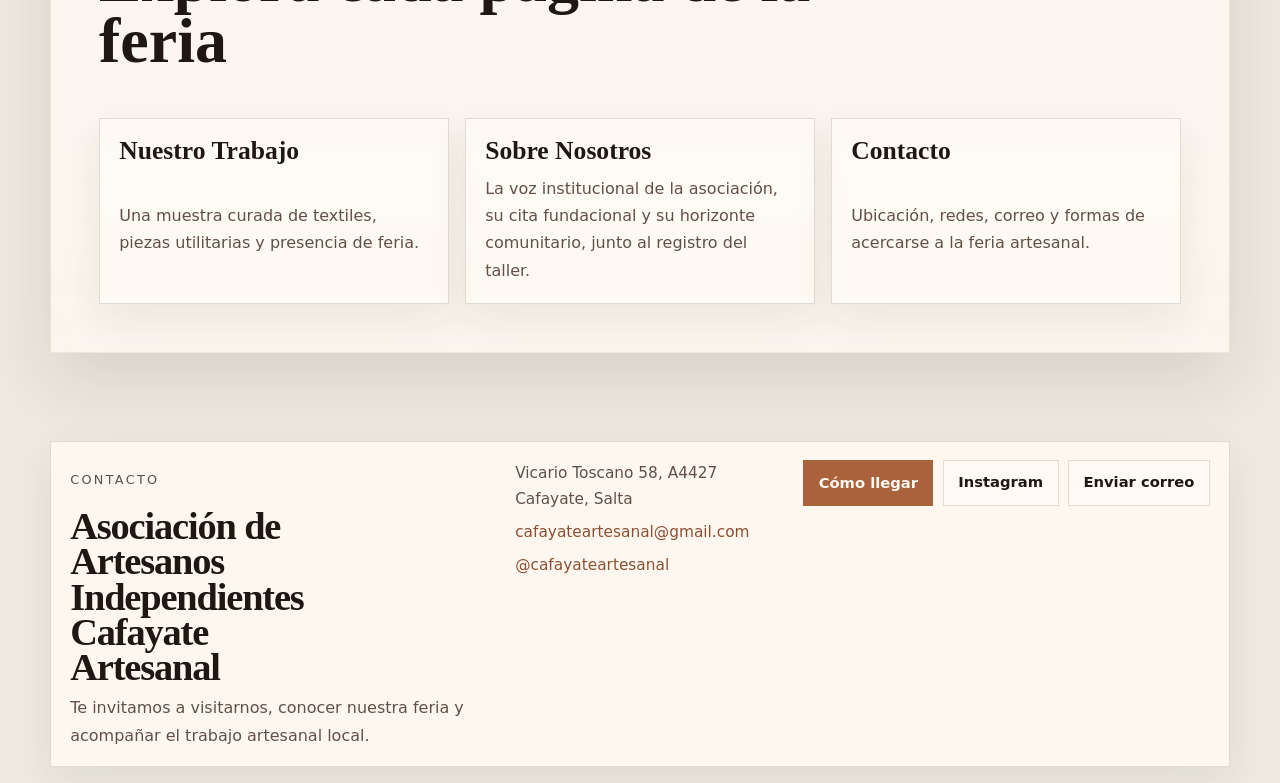
==== commit 650fa8ac: "Remove history section temporarily" ====
--- a/index.html
+++ b/index.html
@@ -46,7 +46,6 @@
           <a href="index.html">Inicio</a>
           <a href="trabajo.html">Nuestro Trabajo</a>
           <a href="sobre.html">Sobre Nosotros</a>
-          <a href="historia.html">Historia</a>
           <a href="contacto.html">Contacto</a>
         </nav>
       </div>
@@ -137,11 +136,6 @@
                 <p>La voz institucional de la asociación, su cita fundacional y su horizonte comunitario, junto al registro del taller.</p>
               </a>
 
-              <a class="page-link-card reveal" href="historia.html">
-                <h3>Nuestra Historia</h3>
-                <p>Una línea de tiempo con hitos, encuentros, celebraciones y el video de la memoria colectiva.</p>
-              </a>
-
               <a class="page-link-card reveal" href="contacto.html">
                 <h3>Contacto</h3>
                 <p>Ubicación, redes, correo y formas de acercarse a la feria artesanal.</p>
--- a/styles.css
+++ b/styles.css
@@ -396,9 +396,9 @@
 
 .hero-copy h1 {
   margin: 0;
-  max-width: 9ch;
-  font-size: clamp(2.35rem, 4.9vw, 3.95rem);
-  line-height: 0.94;
+  max-width: 8ch;
+  font-size: clamp(1.95rem, 4.15vw, 3.2rem);
+  line-height: 0.96;
   letter-spacing: -0.03em;
 }
 
@@ -425,21 +425,17 @@
 .hero-support {
   grid-column: 1 / -1;
   display: grid;
-  grid-template-columns: minmax(0, 0.92fr) minmax(360px, 1.08fr);
+  grid-template-columns: auto minmax(0, 1fr);
   gap: clamp(1.2rem, 3vw, 2rem);
-  align-items: start;
-}
-
-.hero-support .hero-actions {
-  align-self: stretch;
-}
-
-.hero-support .hero-actions,
-.hero-support .hero-details {
+  align-items: center;
   padding: 1.15rem 1.2rem;
   border: 1px solid var(--line);
   background: rgba(255, 251, 245, 0.78);
   box-shadow: var(--shadow-soft);
+}
+
+.hero-support .hero-actions {
+  align-self: center;
 }
 
 .button {
@@ -974,7 +970,7 @@
 }
 
 .home-page .site-footer {
-  padding: 0 0 1.4rem;
+  padding: 0 0 1rem;
 }
 
 .footer-shell {
@@ -988,10 +984,10 @@
 }
 
 .home-page .footer-shell {
-  grid-template-columns: minmax(0, 1.25fr) minmax(250px, 0.8fr) auto;
-  gap: clamp(1.25rem, 3vw, 2.4rem);
-  padding: clamp(1.25rem, 2.4vw, 1.7rem);
-  align-items: center;
+  grid-template-columns: minmax(0, 1.15fr) minmax(220px, 0.72fr) auto;
+  gap: clamp(1rem, 2.2vw, 1.6rem);
+  padding: 1.1rem 1.2rem;
+  align-items: start;
 }
 
 .footer-title {
@@ -1001,6 +997,13 @@
   max-width: 14ch;
 }
 
+.home-page .footer-title {
+  font-size: clamp(1.85rem, 3vw, 2.55rem);
+  line-height: 0.92;
+  letter-spacing: -0.03em;
+  max-width: 11ch;
+}
+
 .footer-copy {
   display: grid;
   gap: 0.7rem;
@@ -1008,7 +1011,8 @@
 }
 
 .home-page .footer-copy {
-  max-width: 30rem;
+  max-width: 25rem;
+  gap: 0.55rem;
 }
 
 .footer-contact {
@@ -1020,9 +1024,11 @@
 }
 
 .home-page .footer-contact {
-  gap: 0.65rem;
-  align-content: center;
+  gap: 0.45rem;
+  align-content: start;
   padding-top: 0;
+  font-size: 0.96rem;
+  line-height: 1.4;
 }
 
 .footer-contact a {
@@ -1038,10 +1044,10 @@
 .home-page .footer-action-grid {
   display: flex;
   flex-direction: row;
-  flex-wrap: wrap;
-  align-items: center;
+  flex-wrap: nowrap;
+  align-items: flex-start;
   justify-content: flex-end;
-  gap: 0.75rem;
+  gap: 0.6rem;
 }
 
 .footer-action {
@@ -1064,12 +1070,16 @@
   align-items: center;
   justify-content: center;
   width: auto;
-  min-width: 120px;
-  min-height: 48px;
-  padding: 0.85rem 1.15rem;
-  font-size: 1rem;
+  min-width: 108px;
+  min-height: 46px;
+  padding: 0.7rem 0.9rem;
+  font-size: 0.92rem;
   line-height: 1.15;
-  white-space: nowrap;
+  white-space: normal;
+}
+
+.home-page .footer-action-primary {
+  line-height: 1.05;
 }
 
 .footer-action:hover,
@@ -1116,6 +1126,7 @@
 
   .home-page .footer-action-grid {
     justify-content: flex-start;
+    flex-wrap: wrap;
   }
 }
 
@@ -1159,13 +1170,17 @@
   }
 
   .hero-layout,
-  .hero-support,
   .about-layout,
   .history-layout,
   .contact-layout {
     grid-template-columns: 1fr;
   }
 
+  .hero-support {
+    grid-template-columns: 1fr;
+    align-items: start;
+  }
+
   .hero-copy,
   .hero-video-card {
     min-height: auto;
@@ -1210,8 +1225,7 @@
     max-width: none;
   }
 
-  .hero-support .hero-actions,
-  .hero-support .hero-details {
+  .hero-support {
     padding: 1rem;
   }
 
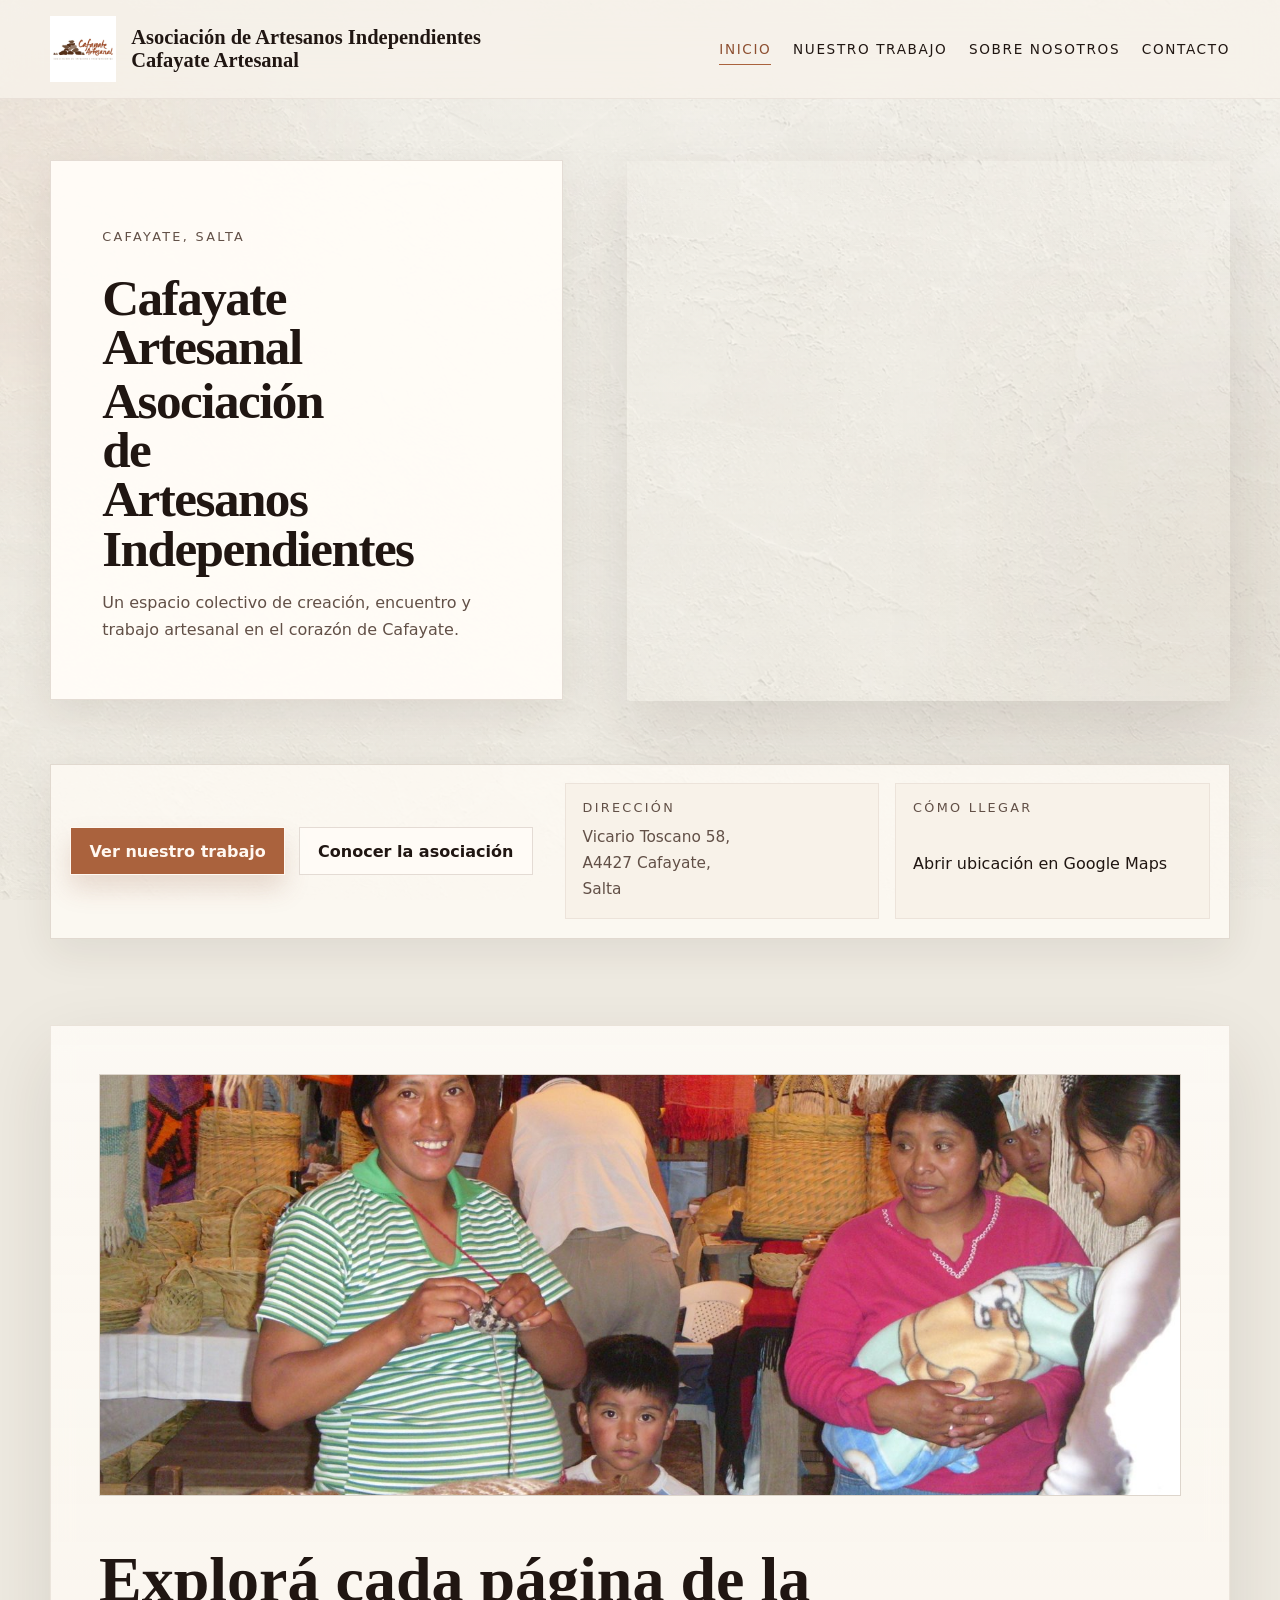
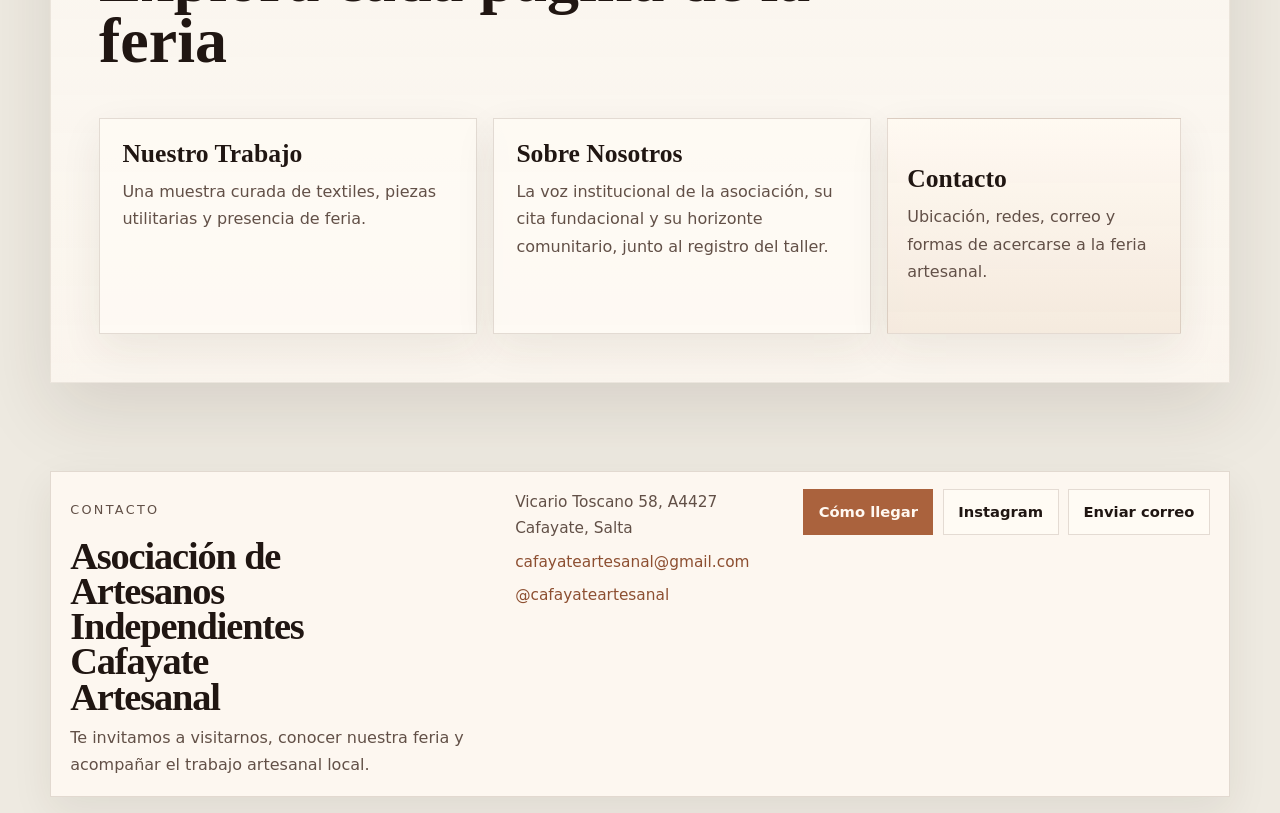
==== commit b5071e39: "Rebalance home section cards" ====
--- a/index.html
+++ b/index.html
@@ -125,18 +125,18 @@
               <h2>Explorá cada página de la feria</h2>
             </div>
 
-            <div class="page-link-grid">
-              <a class="page-link-card reveal" href="trabajo.html">
+            <div class="page-link-grid page-link-grid--trio">
+              <a class="page-link-card page-link-card-featured reveal" href="trabajo.html">
                 <h3>Nuestro Trabajo</h3>
                 <p>Una muestra curada de textiles, piezas utilitarias y presencia de feria.</p>
               </a>
 
-              <a class="page-link-card reveal" href="sobre.html">
+              <a class="page-link-card page-link-card-featured reveal" href="sobre.html">
                 <h3>Sobre Nosotros</h3>
                 <p>La voz institucional de la asociación, su cita fundacional y su horizonte comunitario, junto al registro del taller.</p>
               </a>
 
-              <a class="page-link-card reveal" href="contacto.html">
+              <a class="page-link-card page-link-card-compact reveal" href="contacto.html">
                 <h3>Contacto</h3>
                 <p>Ubicación, redes, correo y formas de acercarse a la feria artesanal.</p>
               </a>
--- a/styles.css
+++ b/styles.css
@@ -892,8 +892,14 @@
   gap: 1rem;
 }
 
+.page-link-grid--trio {
+  grid-template-columns: minmax(0, 1.08fr) minmax(0, 1.08fr) minmax(220px, 0.84fr);
+  align-items: stretch;
+}
+
 .page-link-card {
   display: grid;
+  align-content: start;
   gap: 0.7rem;
   padding: 1.2rem;
   border: 1px solid rgba(88, 60, 41, 0.16);
@@ -907,6 +913,18 @@
   transform: translateY(-2px);
   border-color: rgba(170, 98, 61, 0.34);
   background: rgba(255, 248, 240, 0.88);
+}
+
+.page-link-card-featured {
+  min-height: 13.5rem;
+  padding: 1.4rem;
+}
+
+.page-link-card-compact {
+  min-height: 13.5rem;
+  align-content: center;
+  background:
+    linear-gradient(180deg, rgba(255, 249, 242, 0.88) 0%, rgba(243, 231, 219, 0.86) 100%);
 }
 
 .page-link-card h3 {
@@ -1113,6 +1131,15 @@
   .page-link-grid,
   .footer-action-grid {
     grid-template-columns: repeat(2, minmax(0, 1fr));
+  }
+
+  .page-link-grid--trio {
+    grid-template-columns: repeat(2, minmax(0, 1fr));
+  }
+
+  .page-link-card-compact {
+    grid-column: 1 / -1;
+    min-height: auto;
   }
 
   .footer-shell {
@@ -1293,6 +1320,12 @@
   .page-link-grid {
     grid-template-columns: 1fr;
   }
+
+  .page-link-card-featured,
+  .page-link-card-compact {
+    min-height: auto;
+    padding: 1.2rem;
+  }
 }
 
 @media (prefers-reduced-motion: reduce) {
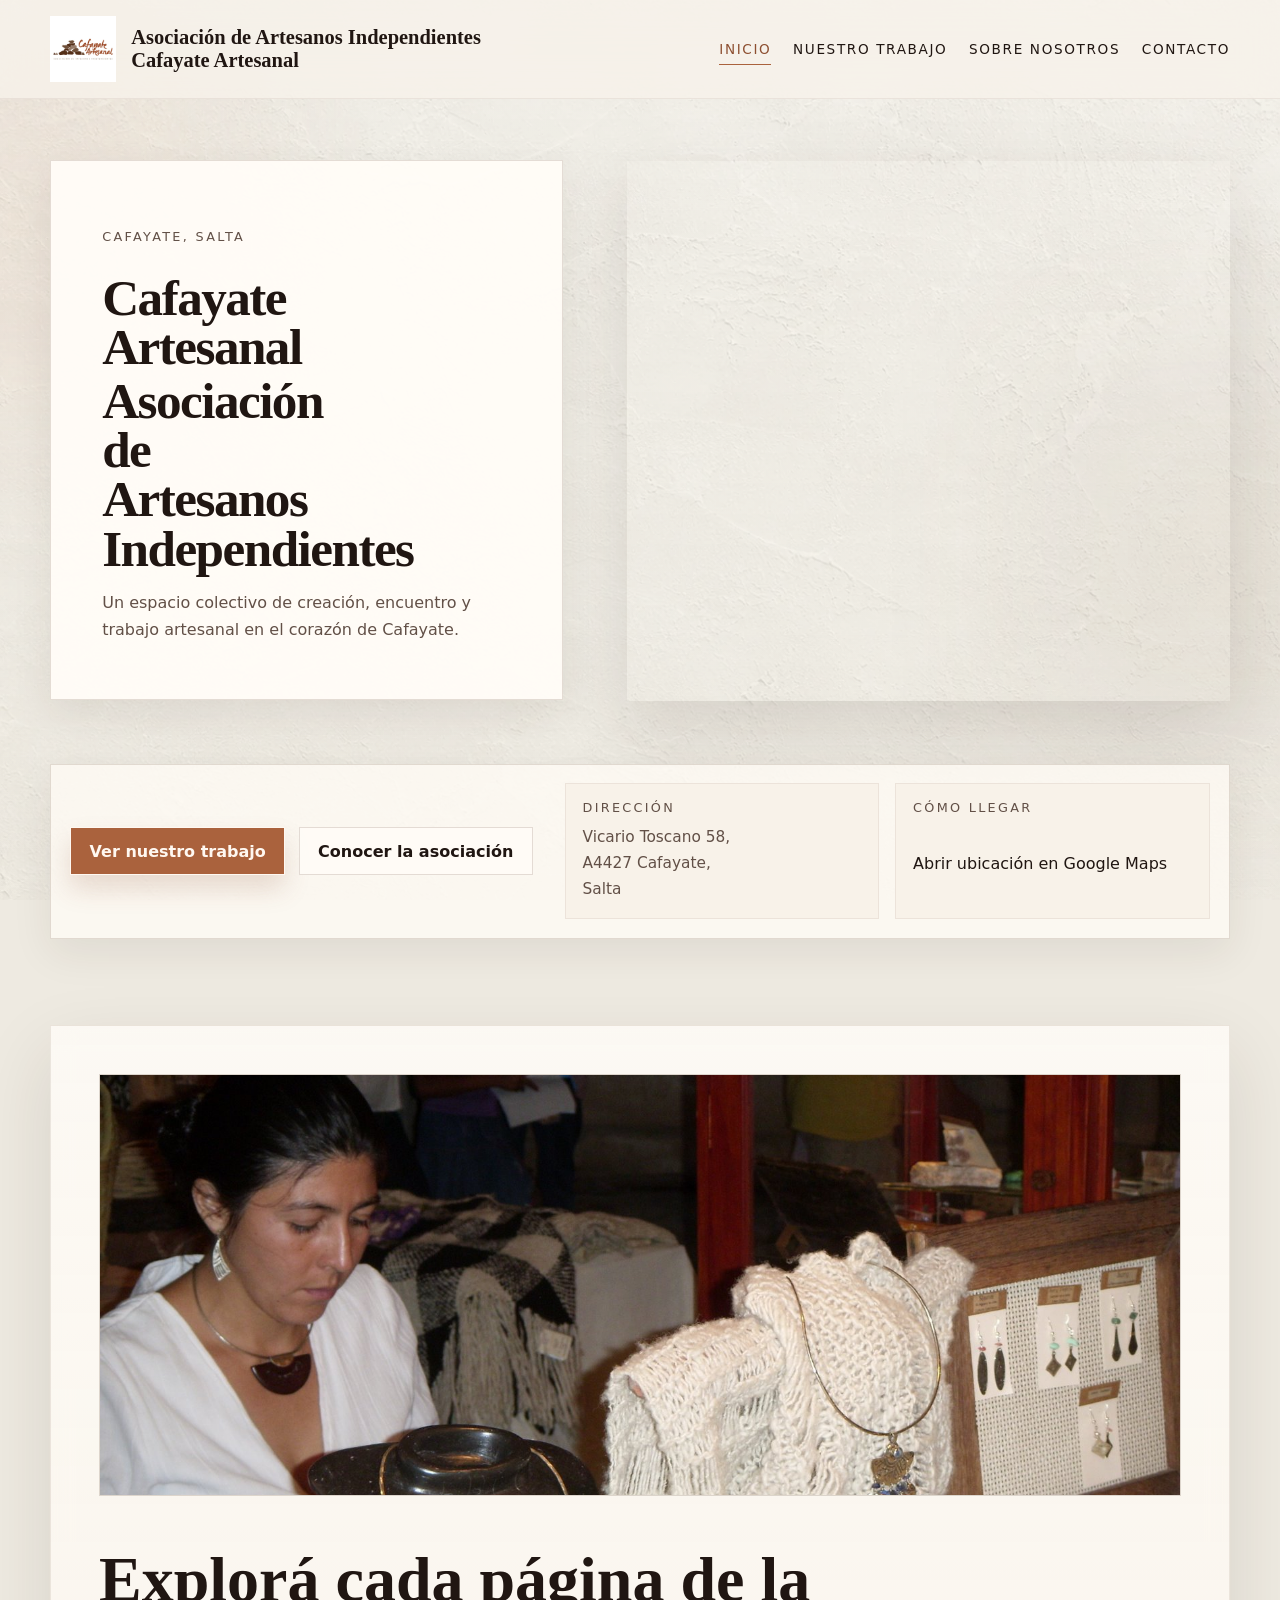
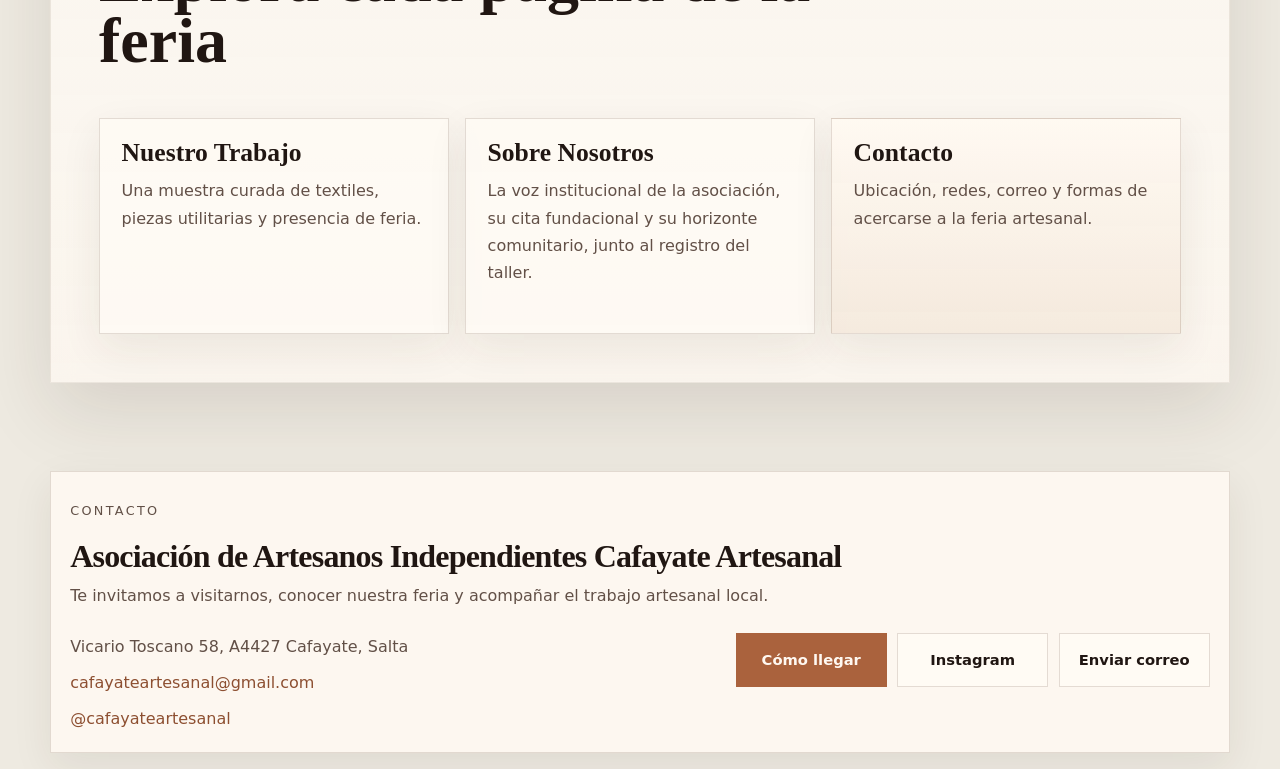
==== commit 81192b27: "Improve home section symmetry" ====
--- a/index.html
+++ b/index.html
@@ -116,8 +116,8 @@
           <div class="section-shell">
             <figure class="home-sections-cover reveal">
               <img
-                src="Selecciones/foto12.JPG"
-                alt="Puesto de la feria con artesanas, textiles y piezas expuestas."
+                src="Selecciones/foto13.JPG"
+                alt="Artesana y piezas textiles exhibidas en la feria artesanal."
               />
             </figure>
 
--- a/styles.css
+++ b/styles.css
@@ -893,12 +893,13 @@
 }
 
 .page-link-grid--trio {
-  grid-template-columns: minmax(0, 1.08fr) minmax(0, 1.08fr) minmax(220px, 0.84fr);
+  grid-template-columns: repeat(3, minmax(0, 1fr));
   align-items: stretch;
 }
 
 .page-link-card {
   display: grid;
+  grid-template-rows: auto 1fr;
   align-content: start;
   gap: 0.7rem;
   padding: 1.2rem;
@@ -917,12 +918,12 @@
 
 .page-link-card-featured {
   min-height: 13.5rem;
-  padding: 1.4rem;
+  padding: 1.35rem;
 }
 
 .page-link-card-compact {
   min-height: 13.5rem;
-  align-content: center;
+  padding: 1.35rem;
   background:
     linear-gradient(180deg, rgba(255, 249, 242, 0.88) 0%, rgba(243, 231, 219, 0.86) 100%);
 }
@@ -933,6 +934,7 @@
   font-size: 1.6rem;
   line-height: 1.02;
   font-weight: 700;
+  align-self: start;
 }
 
 .page-link-card p,
@@ -1002,9 +1004,12 @@
 }
 
 .home-page .footer-shell {
-  grid-template-columns: minmax(0, 1.15fr) minmax(220px, 0.72fr) auto;
-  gap: clamp(1rem, 2.2vw, 1.6rem);
-  padding: 1.1rem 1.2rem;
+  grid-template-columns: minmax(0, 1.15fr) minmax(320px, 0.85fr);
+  grid-template-areas:
+    "copy copy"
+    "contact actions";
+  gap: clamp(1rem, 2.2vw, 1.5rem);
+  padding: 1.15rem 1.2rem 1.25rem;
   align-items: start;
 }
 
@@ -1016,10 +1021,11 @@
 }
 
 .home-page .footer-title {
-  font-size: clamp(1.85rem, 3vw, 2.55rem);
-  line-height: 0.92;
-  letter-spacing: -0.03em;
-  max-width: 11ch;
+  font-size: clamp(1.75rem, 2.5vw, 2.35rem);
+  line-height: 0.96;
+  letter-spacing: -0.025em;
+  max-width: none;
+  text-wrap: balance;
 }
 
 .footer-copy {
@@ -1029,8 +1035,9 @@
 }
 
 .home-page .footer-copy {
-  max-width: 25rem;
-  gap: 0.55rem;
+  grid-area: copy;
+  max-width: none;
+  gap: 0.65rem;
 }
 
 .footer-contact {
@@ -1042,11 +1049,13 @@
 }
 
 .home-page .footer-contact {
-  gap: 0.45rem;
+  grid-area: contact;
+  gap: 0.55rem;
   align-content: start;
   padding-top: 0;
-  font-size: 0.96rem;
-  line-height: 1.4;
+  padding-right: 1rem;
+  font-size: 1rem;
+  line-height: 1.5;
 }
 
 .footer-contact a {
@@ -1060,12 +1069,11 @@
 }
 
 .home-page .footer-action-grid {
-  display: flex;
-  flex-direction: row;
-  flex-wrap: nowrap;
-  align-items: flex-start;
-  justify-content: flex-end;
-  gap: 0.6rem;
+  grid-area: actions;
+  display: grid;
+  grid-template-columns: repeat(3, minmax(0, 1fr));
+  align-items: stretch;
+  gap: 0.65rem;
 }
 
 .footer-action {
@@ -1084,13 +1092,9 @@
 }
 
 .home-page .footer-action {
-  display: inline-flex;
-  align-items: center;
-  justify-content: center;
-  width: auto;
-  min-width: 108px;
-  min-height: 46px;
-  padding: 0.7rem 0.9rem;
+  min-width: 0;
+  min-height: 54px;
+  padding: 0.8rem 0.9rem;
   font-size: 0.92rem;
   line-height: 1.15;
   white-space: normal;
@@ -1139,7 +1143,7 @@
 
   .page-link-card-compact {
     grid-column: 1 / -1;
-    min-height: auto;
+    min-height: 12rem;
   }
 
   .footer-shell {
@@ -1148,12 +1152,15 @@
 
   .home-page .footer-shell {
     grid-template-columns: 1fr;
+    grid-template-areas:
+      "copy"
+      "contact"
+      "actions";
     align-items: start;
   }
 
   .home-page .footer-action-grid {
-    justify-content: flex-start;
-    flex-wrap: wrap;
+    grid-template-columns: repeat(3, minmax(0, 1fr));
   }
 }
 
@@ -1305,8 +1312,7 @@
   }
 
   .home-page .footer-action-grid {
-    flex-direction: column;
-    align-items: stretch;
+    grid-template-columns: 1fr;
   }
 
   .home-page .footer-action {
